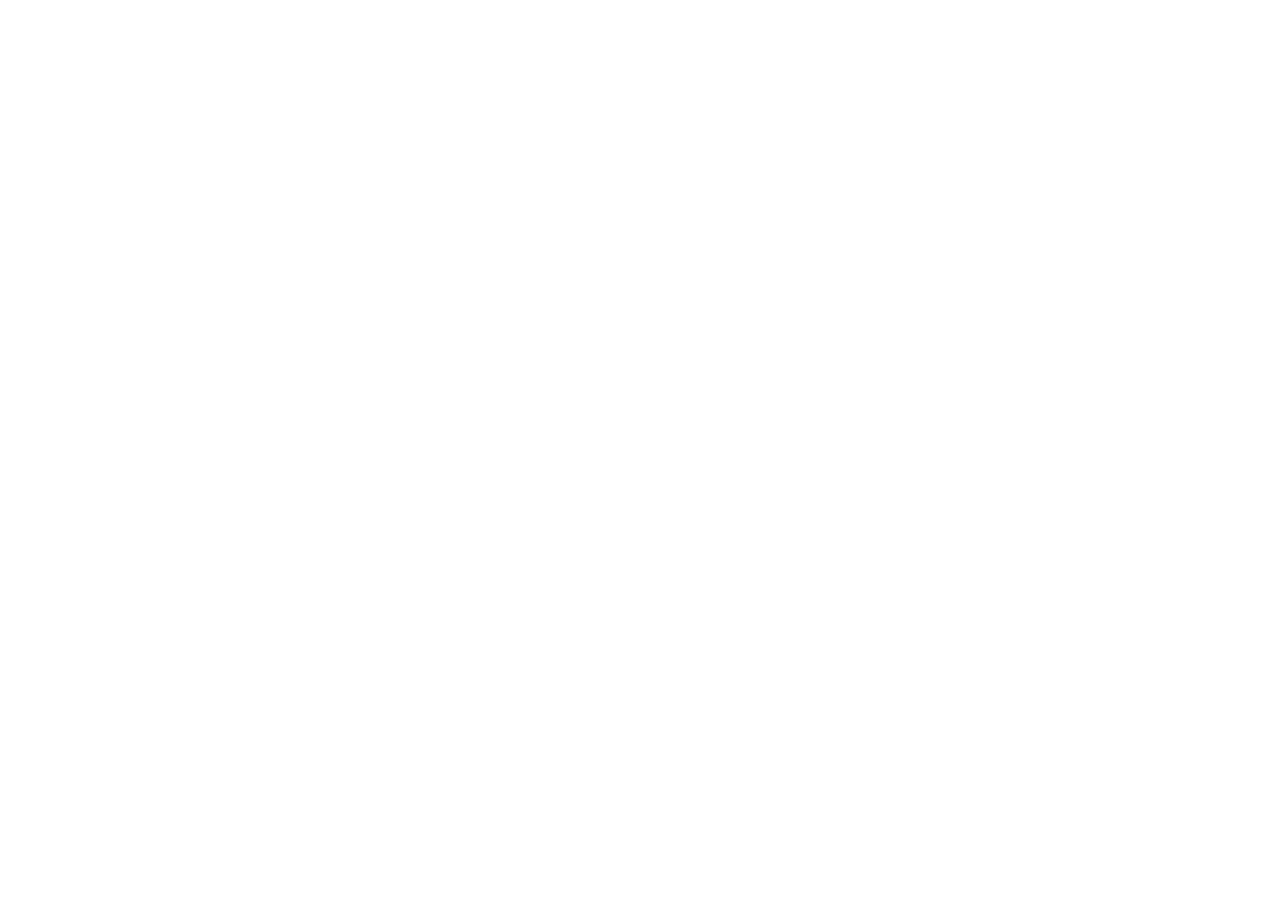
==== index.html @ 88781d8d "完成了登录和注册功能的开发" ====
<!DOCTYPE html>
<html lang="en">

<head>
    <meta charset="UTF-8">
    <meta name="viewport" content="width=device-width, initial-scale=1.0">
    <title>Document</title>
</head>

<body>

</body>

</html>
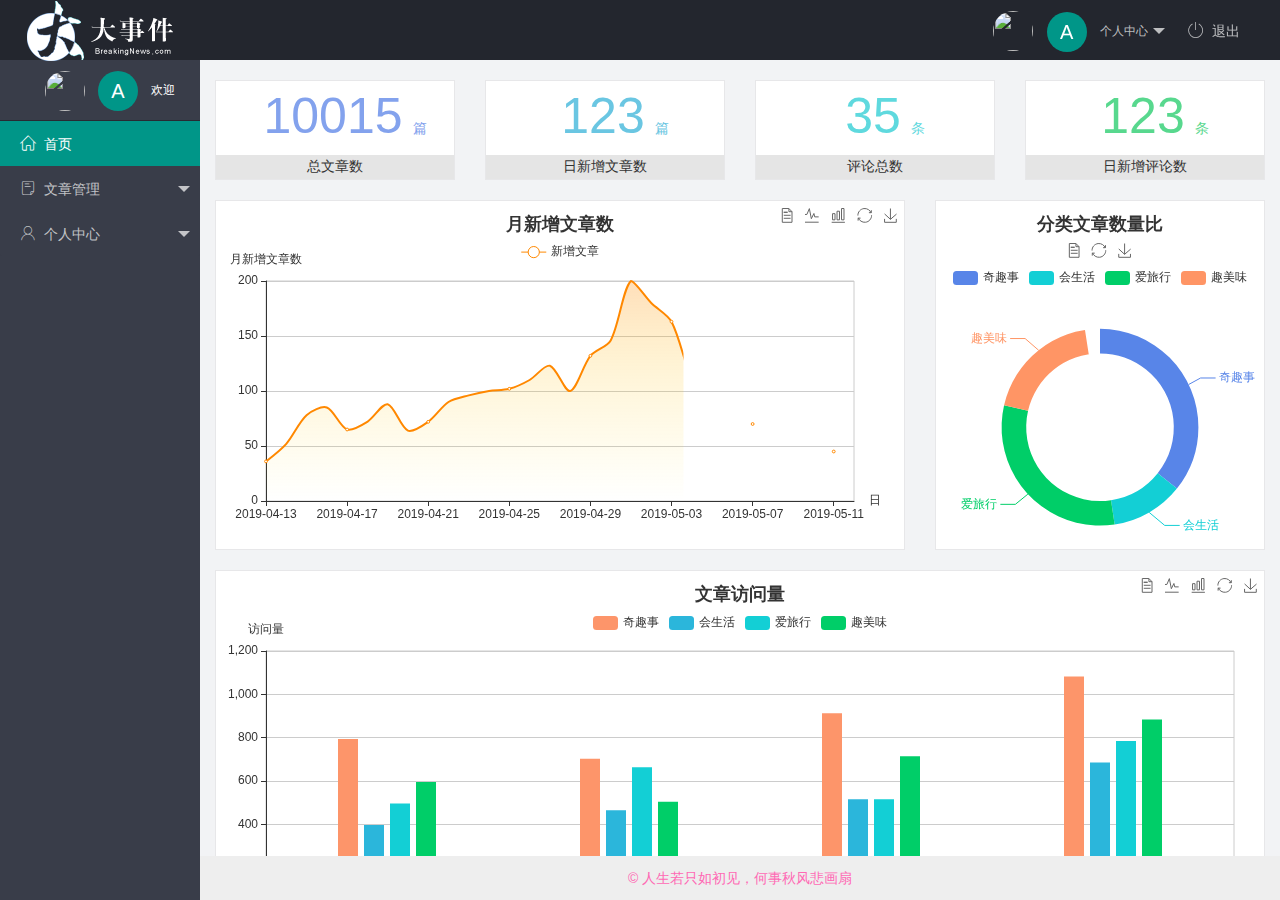
==== commit abf4d95d: "完成了主页功能的开发" ====
--- a/index.html
+++ b/index.html
@@ -4,11 +4,94 @@
 <head>
     <meta charset="UTF-8">
     <meta name="viewport" content="width=device-width, initial-scale=1.0">
-    <title>Document</title>
+    <title>后台主页</title>
+    <!-- 引入layUI的样式表 -->
+    <link rel="stylesheet" href="/assets/lib/layui/css/layui.css">
+    <!-- 导入第三方图标库 -->
+    <link rel="stylesheet" href="/assets/fonts/iconfont.css" />
+    <!-- 导入自己的样式表 -->
+    <link rel="stylesheet" href="/assets/css/index.css" />
 </head>
 
-<body>
+<body class="layui-layout-body">
+    <div class="layui-layout layui-layout-admin">
+        <div class="layui-header">
+            <div class="layui-logo">
+                <img src="/assets/images/logo.png" alt="" />
+            </div>
+            <!-- 头部区域（可配合layUI已有的水平导航） -->
+            <ul class="layui-nav layui-layout-right">
+                <li class="layui-nav-item">
+                    <a href="javascript:;" class="userinfo">
+                        <img src="http://t.cn/RCzsdCq" class="layui-nav-img">
+                        <span class="text-avatar">A</span> 个人中心
+                    </a>
+                    <dl class="layui-nav-child">
+                        <dd><a href="">基本资料</a></dd>
+                        <dd><a href="">更换头像</a></dd>
+                        <dd><a href="">重置密码</a></dd>
+                    </dl>
+                </li>
+                <li class="layui-nav-item">
+                    <a href="javsscript:;" id="btnLogout">
+                        <span class="iconfont icon-tuichu"></span>退出</a>
+                </li>
+            </ul>
+        </div>
+        <div class="layui-side layui-bg-black">
+            <div class="layui-side-scroll">
+                <div class="userinfo">
+                    <img src="http://t.cn/RCzsdCq" class="layui-nav-img">
+                    <span class="text-avatar">A</span>
+                    <span id="welcome">欢迎  </span>
+                </div>
+                <!-- 左侧导航区域（可配合layui已有的垂直导航） -->
+                <ul class="layui-nav layui-nav-tree" lay-filter="test" lay-shrink="all">
+                    <li class="layui-nav-item layui-this">
+                        <a href="/home/dashboard.html" target="fm">
+                            <span class="iconfont icon-home"></span>首页
+                        </a>
+                    </li>
+                    <li class="layui-nav-item">
+                        <a href="javascript:;"><span class="iconfont icon-16"></span>文章管理</a>
+                        <dl class="layui-nav-child">
+                            <dd><a href="javascript:;"><i class="layui-icon layui-icon-app"></i>  文章类别</a></dd>
+                            <dd><a href="javascript:;"><i class="layui-icon layui-icon-app"></i>  文章列表</a></dd>
+                            <dd><a href="javascript:;"><i class="layui-icon layui-icon-app"></i>  发布文章</a></dd>
+                        </dl>
+                    </li>
+                    <li class="layui-nav-item">
+                        <a href="javascript:;"><span class="iconfont icon-user"></span>个人中心</a>
+                        <dl class="layui-nav-child">
+                            <dd><a href="javascript:;"><i class="layui-icon layui-icon-app"></i>  基本资料</a></dd>
+                            <dd><a href="javascript:;"><i class="layui-icon layui-icon-app"></i>  更换头像</a></dd>
+                            <dd><a href="javascript:;"><i class="layui-icon layui-icon-app"></i>  重置密码</a></dd>
+                        </dl>
+                    </li>
+                </ul>
+            </div>
+        </div>
 
+        <div class="layui-body">
+            <!-- 内容主体区域 -->
+            <iframe name="fm" src="/home/dashboard.html" frameborder="0">
+
+            </iframe>
+        </div>
+
+        <div class="layui-footer">
+            <!-- 底部固定区域 -->
+            © 人生若只如初见，何事秋风悲画扇
+        </div>
+    </div>
+    <!-- 导入layUI的js文件 -->
+    <script src="/assets/lib/layui/layui.all.js"></script>
+    <!-- 导入jquery -->
+    <script src="/assets/lib/jquery.js"></script>
+    <!-- 导入自己封装的baseAPI -->
+    <script src="/assets/js/baseAPI.js"></script>
+    <!-- 导入自己的js文件 -->
+    <script src="/assets/js/index.js"></script>
 </body>
 
 </html>--- a/assets/lib/layui/css/layui.css
+++ b/assets/lib/layui/css/layui.css
@@ -0,0 +1,2 @@
+/** layui-v2.5.5 MIT License By https://www.layui.com */
+ .layui-inline,img{display:inline-block;vertical-align:middle}h1,h2,h3,h4,h5,h6{font-weight:400}.layui-edge,.layui-header,.layui-inline,.layui-main{position:relative}.layui-body,.layui-edge,.layui-elip{overflow:hidden}.layui-btn,.layui-edge,.layui-inline,img{vertical-align:middle}.layui-btn,.layui-disabled,.layui-icon,.layui-unselect{-moz-user-select:none;-webkit-user-select:none;-ms-user-select:none}.layui-elip,.layui-form-checkbox span,.layui-form-pane .layui-form-label{text-overflow:ellipsis;white-space:nowrap}.layui-breadcrumb,.layui-tree-btnGroup{visibility:hidden}blockquote,body,button,dd,div,dl,dt,form,h1,h2,h3,h4,h5,h6,input,li,ol,p,pre,td,textarea,th,ul{margin:0;padding:0;-webkit-tap-highlight-color:rgba(0,0,0,0)}a:active,a:hover{outline:0}img{border:none}li{list-style:none}table{border-collapse:collapse;border-spacing:0}h4,h5,h6{font-size:100%}button,input,optgroup,option,select,textarea{font-family:inherit;font-size:inherit;font-style:inherit;font-weight:inherit;outline:0}pre{white-space:pre-wrap;white-space:-moz-pre-wrap;white-space:-pre-wrap;white-space:-o-pre-wrap;word-wrap:break-word}body{line-height:24px;font:14px Helvetica Neue,Helvetica,PingFang SC,Tahoma,Arial,sans-serif}hr{height:1px;margin:10px 0;border:0;clear:both}a{color:#333;text-decoration:none}a:hover{color:#777}a cite{font-style:normal;*cursor:pointer}.layui-border-box,.layui-border-box *{box-sizing:border-box}.layui-box,.layui-box *{box-sizing:content-box}.layui-clear{clear:both;*zoom:1}.layui-clear:after{content:'\20';clear:both;*zoom:1;display:block;height:0}.layui-inline{*display:inline;*zoom:1}.layui-edge{display:inline-block;width:0;height:0;border-width:6px;border-style:dashed;border-color:transparent}.layui-edge-top{top:-4px;border-bottom-color:#999;border-bottom-style:solid}.layui-edge-right{border-left-color:#999;border-left-style:solid}.layui-edge-bottom{top:2px;border-top-color:#999;border-top-style:solid}.layui-edge-left{border-right-color:#999;border-right-style:solid}.layui-disabled,.layui-disabled:hover{color:#d2d2d2!important;cursor:not-allowed!important}.layui-circle{border-radius:100%}.layui-show{display:block!important}.layui-hide{display:none!important}@font-face{font-family:layui-icon;src:url(../font/iconfont.eot?v=250);src:url(../font/iconfont.eot?v=250#iefix) format('embedded-opentype'),url(../font/iconfont.woff2?v=250) format('woff2'),url(../font/iconfont.woff?v=250) format('woff'),url(../font/iconfont.ttf?v=250) format('truetype'),url(../font/iconfont.svg?v=250#layui-icon) format('svg')}.layui-icon{font-family:layui-icon!important;font-size:16px;font-style:normal;-webkit-font-smoothing:antialiased;-moz-osx-font-smoothing:grayscale}.layui-icon-reply-fill:before{content:"\e611"}.layui-icon-set-fill:before{content:"\e614"}.layui-icon-menu-fill:before{content:"\e60f"}.layui-icon-search:before{content:"\e615"}.layui-icon-share:before{content:"\e641"}.layui-icon-set-sm:before{content:"\e620"}.layui-icon-engine:before{content:"\e628"}.layui-icon-close:before{content:"\1006"}.layui-icon-close-fill:before{content:"\1007"}.layui-icon-chart-screen:before{content:"\e629"}.layui-icon-star:before{content:"\e600"}.layui-icon-circle-dot:before{content:"\e617"}.layui-icon-chat:before{content:"\e606"}.layui-icon-release:before{content:"\e609"}.layui-icon-list:before{content:"\e60a"}.layui-icon-chart:before{content:"\e62c"}.layui-icon-ok-circle:before{content:"\1005"}.layui-icon-layim-theme:before{content:"\e61b"}.layui-icon-table:before{content:"\e62d"}.layui-icon-right:before{content:"\e602"}.layui-icon-left:before{content:"\e603"}.layui-icon-cart-simple:before{content:"\e698"}.layui-icon-face-cry:before{content:"\e69c"}.layui-icon-face-smile:before{content:"\e6af"}.layui-icon-survey:before{content:"\e6b2"}.layui-icon-tree:before{content:"\e62e"}.layui-icon-upload-circle:before{content:"\e62f"}.layui-icon-add-circle:before{content:"\e61f"}.layui-icon-download-circle:before{content:"\e601"}.layui-icon-templeate-1:before{content:"\e630"}.layui-icon-util:before{content:"\e631"}.layui-icon-face-surprised:before{content:"\e664"}.layui-icon-edit:before{content:"\e642"}.layui-icon-speaker:before{content:"\e645"}.layui-icon-down:before{content:"\e61a"}.layui-icon-file:before{content:"\e621"}.layui-icon-layouts:before{content:"\e632"}.layui-icon-rate-half:before{content:"\e6c9"}.layui-icon-add-circle-fine:before{content:"\e608"}.layui-icon-prev-circle:before{content:"\e633"}.layui-icon-read:before{content:"\e705"}.layui-icon-404:before{content:"\e61c"}.layui-icon-carousel:before{content:"\e634"}.layui-icon-help:before{content:"\e607"}.layui-icon-code-circle:before{content:"\e635"}.layui-icon-water:before{content:"\e636"}.layui-icon-username:before{content:"\e66f"}.layui-icon-find-fill:before{content:"\e670"}.layui-icon-about:before{content:"\e60b"}.layui-icon-location:before{content:"\e715"}.layui-icon-up:before{content:"\e619"}.layui-icon-pause:before{content:"\e651"}.layui-icon-date:before{content:"\e637"}.layui-icon-layim-uploadfile:before{content:"\e61d"}.layui-icon-delete:before{content:"\e640"}.layui-icon-play:before{content:"\e652"}.layui-icon-top:before{content:"\e604"}.layui-icon-friends:before{content:"\e612"}.layui-icon-refresh-3:before{content:"\e9aa"}.layui-icon-ok:before{content:"\e605"}.layui-icon-layer:before{content:"\e638"}.layui-icon-face-smile-fine:before{content:"\e60c"}.layui-icon-dollar:before{content:"\e659"}.layui-icon-group:before{content:"\e613"}.layui-icon-layim-download:before{content:"\e61e"}.layui-icon-picture-fine:before{content:"\e60d"}.layui-icon-link:before{content:"\e64c"}.layui-icon-diamond:before{content:"\e735"}.layui-icon-log:before{content:"\e60e"}.layui-icon-rate-solid:before{content:"\e67a"}.layui-icon-fonts-del:before{content:"\e64f"}.layui-icon-unlink:before{content:"\e64d"}.layui-icon-fonts-clear:before{content:"\e639"}.layui-icon-triangle-r:before{content:"\e623"}.layui-icon-circle:before{content:"\e63f"}.layui-icon-radio:before{content:"\e643"}.layui-icon-align-center:before{content:"\e647"}.layui-icon-align-right:before{content:"\e648"}.layui-icon-align-left:before{content:"\e649"}.layui-icon-loading-1:before{content:"\e63e"}.layui-icon-return:before{content:"\e65c"}.layui-icon-fonts-strong:before{content:"\e62b"}.layui-icon-upload:before{content:"\e67c"}.layui-icon-dialogue:before{content:"\e63a"}.layui-icon-video:before{content:"\e6ed"}.layui-icon-headset:before{content:"\e6fc"}.layui-icon-cellphone-fine:before{content:"\e63b"}.layui-icon-add-1:before{content:"\e654"}.layui-icon-face-smile-b:before{content:"\e650"}.layui-icon-fonts-html:before{content:"\e64b"}.layui-icon-form:before{content:"\e63c"}.layui-icon-cart:before{content:"\e657"}.layui-icon-camera-fill:before{content:"\e65d"}.layui-icon-tabs:before{content:"\e62a"}.layui-icon-fonts-code:before{content:"\e64e"}.layui-icon-fire:before{content:"\e756"}.layui-icon-set:before{content:"\e716"}.layui-icon-fonts-u:before{content:"\e646"}.layui-icon-triangle-d:before{content:"\e625"}.layui-icon-tips:before{content:"\e702"}.layui-icon-picture:before{content:"\e64a"}.layui-icon-more-vertical:before{content:"\e671"}.layui-icon-flag:before{content:"\e66c"}.layui-icon-loading:before{content:"\e63d"}.layui-icon-fonts-i:before{content:"\e644"}.layui-icon-refresh-1:before{content:"\e666"}.layui-icon-rmb:before{content:"\e65e"}.layui-icon-home:before{content:"\e68e"}.layui-icon-user:before{content:"\e770"}.layui-icon-notice:before{content:"\e667"}.layui-icon-login-weibo:before{content:"\e675"}.layui-icon-voice:before{content:"\e688"}.layui-icon-upload-drag:before{content:"\e681"}.layui-icon-login-qq:before{content:"\e676"}.layui-icon-snowflake:before{content:"\e6b1"}.layui-icon-file-b:before{content:"\e655"}.layui-icon-template:before{content:"\e663"}.layui-icon-auz:before{content:"\e672"}.layui-icon-console:before{content:"\e665"}.layui-icon-app:before{content:"\e653"}.layui-icon-prev:before{content:"\e65a"}.layui-icon-website:before{content:"\e7ae"}.layui-icon-next:before{content:"\e65b"}.layui-icon-component:before{content:"\e857"}.layui-icon-more:before{content:"\e65f"}.layui-icon-login-wechat:before{content:"\e677"}.layui-icon-shrink-right:before{content:"\e668"}.layui-icon-spread-left:before{content:"\e66b"}.layui-icon-camera:before{content:"\e660"}.layui-icon-note:before{content:"\e66e"}.layui-icon-refresh:before{content:"\e669"}.layui-icon-female:before{content:"\e661"}.layui-icon-male:before{content:"\e662"}.layui-icon-password:before{content:"\e673"}.layui-icon-senior:before{content:"\e674"}.layui-icon-theme:before{content:"\e66a"}.layui-icon-tread:before{content:"\e6c5"}.layui-icon-praise:before{content:"\e6c6"}.layui-icon-star-fill:before{content:"\e658"}.layui-icon-rate:before{content:"\e67b"}.layui-icon-template-1:before{content:"\e656"}.layui-icon-vercode:before{content:"\e679"}.layui-icon-cellphone:before{content:"\e678"}.layui-icon-screen-full:before{content:"\e622"}.layui-icon-screen-restore:before{content:"\e758"}.layui-icon-cols:before{content:"\e610"}.layui-icon-export:before{content:"\e67d"}.layui-icon-print:before{content:"\e66d"}.layui-icon-slider:before{content:"\e714"}.layui-icon-addition:before{content:"\e624"}.layui-icon-subtraction:before{content:"\e67e"}.layui-icon-service:before{content:"\e626"}.layui-icon-transfer:before{content:"\e691"}.layui-main{width:1140px;margin:0 auto}.layui-header{z-index:1000;height:60px}.layui-header a:hover{transition:all .5s;-webkit-transition:all .5s}.layui-side{position:fixed;left:0;top:0;bottom:0;z-index:999;width:200px;overflow-x:hidden}.layui-side-scroll{position:relative;width:220px;height:100%;overflow-x:hidden}.layui-body{position:absolute;left:200px;right:0;top:0;bottom:0;z-index:998;width:auto;overflow-y:auto;box-sizing:border-box}.layui-layout-body{overflow:hidden}.layui-layout-admin .layui-header{background-color:#23262E}.layui-layout-admin .layui-side{top:60px;width:200px;overflow-x:hidden}.layui-layout-admin .layui-body{position:fixed;top:60px;bottom:44px}.layui-layout-admin .layui-main{width:auto;margin:0 15px}.layui-layout-admin .layui-footer{position:fixed;left:200px;right:0;bottom:0;height:44px;line-height:44px;padding:0 15px;background-color:#eee}.layui-layout-admin .layui-logo{position:absolute;left:0;top:0;width:200px;height:100%;line-height:60px;text-align:center;color:#009688;font-size:16px}.layui-layout-admin .layui-header .layui-nav{background:0 0}.layui-layout-left{position:absolute!important;left:200px;top:0}.layui-layout-right{position:absolute!important;right:0;top:0}.layui-container{position:relative;margin:0 auto;padding:0 15px;box-sizing:border-box}.layui-fluid{position:relative;margin:0 auto;padding:0 15px}.layui-row:after,.layui-row:before{content:'';display:block;clear:both}.layui-col-lg1,.layui-col-lg10,.layui-col-lg11,.layui-col-lg12,.layui-col-lg2,.layui-col-lg3,.layui-col-lg4,.layui-col-lg5,.layui-col-lg6,.layui-col-lg7,.layui-col-lg8,.layui-col-lg9,.layui-col-md1,.layui-col-md10,.layui-col-md11,.layui-col-md12,.layui-col-md2,.layui-col-md3,.layui-col-md4,.layui-col-md5,.layui-col-md6,.layui-col-md7,.layui-col-md8,.layui-col-md9,.layui-col-sm1,.layui-col-sm10,.layui-col-sm11,.layui-col-sm12,.layui-col-sm2,.layui-col-sm3,.layui-col-sm4,.layui-col-sm5,.layui-col-sm6,.layui-col-sm7,.layui-col-sm8,.layui-col-sm9,.layui-col-xs1,.layui-col-xs10,.layui-col-xs11,.layui-col-xs12,.layui-col-xs2,.layui-col-xs3,.layui-col-xs4,.layui-col-xs5,.layui-col-xs6,.layui-col-xs7,.layui-col-xs8,.layui-col-xs9{position:relative;display:block;box-sizing:border-box}.layui-col-xs1,.layui-col-xs10,.layui-col-xs11,.layui-col-xs12,.layui-col-xs2,.layui-col-xs3,.layui-col-xs4,.layui-col-xs5,.layui-col-xs6,.layui-col-xs7,.layui-col-xs8,.layui-col-xs9{float:left}.layui-col-xs1{width:8.33333333%}.layui-col-xs2{width:16.66666667%}.layui-col-xs3{width:25%}.layui-col-xs4{width:33.33333333%}.layui-col-xs5{width:41.66666667%}.layui-col-xs6{width:50%}.layui-col-xs7{width:58.33333333%}.layui-col-xs8{width:66.66666667%}.layui-col-xs9{width:75%}.layui-col-xs10{width:83.33333333%}.layui-col-xs11{width:91.66666667%}.layui-col-xs12{width:100%}.layui-col-xs-offset1{margin-left:8.33333333%}.layui-col-xs-offset2{margin-left:16.66666667%}.layui-col-xs-offset3{margin-left:25%}.layui-col-xs-offset4{margin-left:33.33333333%}.layui-col-xs-offset5{margin-left:41.66666667%}.layui-col-xs-offset6{margin-left:50%}.layui-col-xs-offset7{margin-left:58.33333333%}.layui-col-xs-offset8{margin-left:66.66666667%}.layui-col-xs-offset9{margin-left:75%}.layui-col-xs-offset10{margin-left:83.33333333%}.layui-col-xs-offset11{margin-left:91.66666667%}.layui-col-xs-offset12{margin-left:100%}@media screen and (max-width:768px){.layui-hide-xs{display:none!important}.layui-show-xs-block{display:block!important}.layui-show-xs-inline{display:inline!important}.layui-show-xs-inline-block{display:inline-block!important}}@media screen and (min-width:768px){.layui-container{width:750px}.layui-hide-sm{display:none!important}.layui-show-sm-block{display:block!important}.layui-show-sm-inline{display:inline!important}.layui-show-sm-inline-block{display:inline-block!important}.layui-col-sm1,.layui-col-sm10,.layui-col-sm11,.layui-col-sm12,.layui-col-sm2,.layui-col-sm3,.layui-col-sm4,.layui-col-sm5,.layui-col-sm6,.layui-col-sm7,.layui-col-sm8,.layui-col-sm9{float:left}.layui-col-sm1{width:8.33333333%}.layui-col-sm2{width:16.66666667%}.layui-col-sm3{width:25%}.layui-col-sm4{width:33.33333333%}.layui-col-sm5{width:41.66666667%}.layui-col-sm6{width:50%}.layui-col-sm7{width:58.33333333%}.layui-col-sm8{width:66.66666667%}.layui-col-sm9{width:75%}.layui-col-sm10{width:83.33333333%}.layui-col-sm11{width:91.66666667%}.layui-col-sm12{width:100%}.layui-col-sm-offset1{margin-left:8.33333333%}.layui-col-sm-offset2{margin-left:16.66666667%}.layui-col-sm-offset3{margin-left:25%}.layui-col-sm-offset4{margin-left:33.33333333%}.layui-col-sm-offset5{margin-left:41.66666667%}.layui-col-sm-offset6{margin-left:50%}.layui-col-sm-offset7{margin-left:58.33333333%}.layui-col-sm-offset8{margin-left:66.66666667%}.layui-col-sm-offset9{margin-left:75%}.layui-col-sm-offset10{margin-left:83.33333333%}.layui-col-sm-offset11{margin-left:91.66666667%}.layui-col-sm-offset12{margin-left:100%}}@media screen and (min-width:992px){.layui-container{width:970px}.layui-hide-md{display:none!important}.layui-show-md-block{display:block!important}.layui-show-md-inline{display:inline!important}.layui-show-md-inline-block{display:inline-block!important}.layui-col-md1,.layui-col-md10,.layui-col-md11,.layui-col-md12,.layui-col-md2,.layui-col-md3,.layui-col-md4,.layui-col-md5,.layui-col-md6,.layui-col-md7,.layui-col-md8,.layui-col-md9{float:left}.layui-col-md1{width:8.33333333%}.layui-col-md2{width:16.66666667%}.layui-col-md3{width:25%}.layui-col-md4{width:33.33333333%}.layui-col-md5{width:41.66666667%}.layui-col-md6{width:50%}.layui-col-md7{width:58.33333333%}.layui-col-md8{width:66.66666667%}.layui-col-md9{width:75%}.layui-col-md10{width:83.33333333%}.layui-col-md11{width:91.66666667%}.layui-col-md12{width:100%}.layui-col-md-offset1{margin-left:8.33333333%}.layui-col-md-offset2{margin-left:16.66666667%}.layui-col-md-offset3{margin-left:25%}.layui-col-md-offset4{margin-left:33.33333333%}.layui-col-md-offset5{margin-left:41.66666667%}.layui-col-md-offset6{margin-left:50%}.layui-col-md-offset7{margin-left:58.33333333%}.layui-col-md-offset8{margin-left:66.66666667%}.layui-col-md-offset9{margin-left:75%}.layui-col-md-offset10{margin-left:83.33333333%}.layui-col-md-offset11{margin-left:91.66666667%}.layui-col-md-offset12{margin-left:100%}}@media screen and (min-width:1200px){.layui-container{width:1170px}.layui-hide-lg{display:none!important}.layui-show-lg-block{display:block!important}.layui-show-lg-inline{display:inline!important}.layui-show-lg-inline-block{display:inline-block!important}.layui-col-lg1,.layui-col-lg10,.layui-col-lg11,.layui-col-lg12,.layui-col-lg2,.layui-col-lg3,.layui-col-lg4,.layui-col-lg5,.layui-col-lg6,.layui-col-lg7,.layui-col-lg8,.layui-col-lg9{float:left}.layui-col-lg1{width:8.33333333%}.layui-col-lg2{width:16.66666667%}.layui-col-lg3{width:25%}.layui-col-lg4{width:33.33333333%}.layui-col-lg5{width:41.66666667%}.layui-col-lg6{width:50%}.layui-col-lg7{width:58.33333333%}.layui-col-lg8{width:66.66666667%}.layui-col-lg9{width:75%}.layui-col-lg10{width:83.33333333%}.layui-col-lg11{width:91.66666667%}.layui-col-lg12{width:100%}.layui-col-lg-offset1{margin-left:8.33333333%}.layui-col-lg-offset2{margin-left:16.66666667%}.layui-col-lg-offset3{margin-left:25%}.layui-col-lg-offset4{margin-left:33.33333333%}.layui-col-lg-offset5{margin-left:41.66666667%}.layui-col-lg-offset6{margin-left:50%}.layui-col-lg-offset7{margin-left:58.33333333%}.layui-col-lg-offset8{margin-left:66.66666667%}.layui-col-lg-offset9{margin-left:75%}.layui-col-lg-offset10{margin-left:83.33333333%}.layui-col-lg-offset11{margin-left:91.66666667%}.layui-col-lg-offset12{margin-left:100%}}.layui-col-space1{margin:-.5px}.layui-col-space1>*{padding:.5px}.layui-col-space3{margin:-1.5px}.layui-col-space3>*{padding:1.5px}.layui-col-space5{margin:-2.5px}.layui-col-space5>*{padding:2.5px}.layui-col-space8{margin:-3.5px}.layui-col-space8>*{padding:3.5px}.layui-col-space10{margin:-5px}.layui-col-space10>*{padding:5px}.layui-col-space12{margin:-6px}.layui-col-space12>*{padding:6px}.layui-col-space15{margin:-7.5px}.layui-col-space15>*{padding:7.5px}.layui-col-space18{margin:-9px}.layui-col-space18>*{padding:9px}.layui-col-space20{margin:-10px}.layui-col-space20>*{padding:10px}.layui-col-space22{margin:-11px}.layui-col-space22>*{padding:11px}.layui-col-space25{margin:-12.5px}.layui-col-space25>*{padding:12.5px}.layui-col-space30{margin:-15px}.layui-col-space30>*{padding:15px}.layui-btn,.layui-input,.layui-select,.layui-textarea,.layui-upload-button{outline:0;-webkit-appearance:none;transition:all .3s;-webkit-transition:all .3s;box-sizing:border-box}.layui-elem-quote{margin-bottom:10px;padding:15px;line-height:22px;border-left:5px solid #009688;border-radius:0 2px 2px 0;background-color:#f2f2f2}.layui-quote-nm{border-style:solid;border-width:1px 1px 1px 5px;background:0 0}.layui-elem-field{margin-bottom:10px;padding:0;border-width:1px;border-style:solid}.layui-elem-field legend{margin-left:20px;padding:0 10px;font-size:20px;font-weight:300}.layui-field-title{margin:10px 0 20px;border-width:1px 0 0}.layui-field-box{padding:10px 15px}.layui-field-title .layui-field-box{padding:10px 0}.layui-progress{position:relative;height:6px;border-radius:20px;background-color:#e2e2e2}.layui-progress-bar{position:absolute;left:0;top:0;width:0;max-width:100%;height:6px;border-radius:20px;text-align:right;background-color:#5FB878;transition:all .3s;-webkit-transition:all .3s}.layui-progress-big,.layui-progress-big .layui-progress-bar{height:18px;line-height:18px}.layui-progress-text{position:relative;top:-20px;line-height:18px;font-size:12px;color:#666}.layui-progress-big .layui-progress-text{position:static;padding:0 10px;color:#fff}.layui-collapse{border-width:1px;border-style:solid;border-radius:2px}.layui-colla-content,.layui-colla-item{border-top-width:1px;border-top-style:solid}.layui-colla-item:first-child{border-top:none}.layui-colla-title{position:relative;height:42px;line-height:42px;padding:0 15px 0 35px;color:#333;background-color:#f2f2f2;cursor:pointer;font-size:14px;overflow:hidden}.layui-colla-content{display:none;padding:10px 15px;line-height:22px;color:#666}.layui-colla-icon{position:absolute;left:15px;top:0;font-size:14px}.layui-card{margin-bottom:15px;border-radius:2px;background-color:#fff;box-shadow:0 1px 2px 0 rgba(0,0,0,.05)}.layui-card:last-child{margin-bottom:0}.layui-card-header{position:relative;height:42px;line-height:42px;padding:0 15px;border-bottom:1px solid #f6f6f6;color:#333;border-radius:2px 2px 0 0;font-size:14px}.layui-bg-black,.layui-bg-blue,.layui-bg-cyan,.layui-bg-green,.layui-bg-orange,.layui-bg-red{color:#fff!important}.layui-card-body{position:relative;padding:10px 15px;line-height:24px}.layui-card-body[pad15]{padding:15px}.layui-card-body[pad20]{padding:20px}.layui-card-body .layui-table{margin:5px 0}.layui-card .layui-tab{margin:0}.layui-panel-window{position:relative;padding:15px;border-radius:0;border-top:5px solid #E6E6E6;background-color:#fff}.layui-auxiliar-moving{position:fixed;left:0;right:0;top:0;bottom:0;width:100%;height:100%;background:0 0;z-index:9999999999}.layui-form-label,.layui-form-mid,.layui-form-select,.layui-input-block,.layui-input-inline,.layui-textarea{position:relative}.layui-bg-red{background-color:#FF5722!important}.layui-bg-orange{background-color:#FFB800!important}.layui-bg-green{background-color:#009688!important}.layui-bg-cyan{background-color:#2F4056!important}.layui-bg-blue{background-color:#1E9FFF!important}.layui-bg-black{background-color:#393D49!important}.layui-bg-gray{background-color:#eee!important;color:#666!important}.layui-badge-rim,.layui-colla-content,.layui-colla-item,.layui-collapse,.layui-elem-field,.layui-form-pane .layui-form-item[pane],.layui-form-pane .layui-form-label,.layui-input,.layui-layedit,.layui-layedit-tool,.layui-quote-nm,.layui-select,.layui-tab-bar,.layui-tab-card,.layui-tab-title,.layui-tab-title .layui-this:after,.layui-textarea{border-color:#e6e6e6}.layui-timeline-item:before,hr{background-color:#e6e6e6}.layui-text{line-height:22px;font-size:14px;color:#666}.layui-text h1,.layui-text h2,.layui-text h3{font-weight:500;color:#333}.layui-text h1{font-size:30px}.layui-text h2{font-size:24px}.layui-text h3{font-size:18px}.layui-text a:not(.layui-btn){color:#01AAED}.layui-text a:not(.layui-btn):hover{text-decoration:underline}.layui-text ul{padding:5px 0 5px 15px}.layui-text ul li{margin-top:5px;list-style-type:disc}.layui-text em,.layui-word-aux{color:#999!important;padding:0 5px!important}.layui-btn{display:inline-block;height:38px;line-height:38px;padding:0 18px;background-color:#009688;color:#fff;white-space:nowrap;text-align:center;font-size:14px;border:none;border-radius:2px;cursor:pointer}.layui-btn:hover{opacity:.8;filter:alpha(opacity=80);color:#fff}.layui-btn:active{opacity:1;filter:alpha(opacity=100)}.layui-btn+.layui-btn{margin-left:10px}.layui-btn-container{font-size:0}.layui-btn-container .layui-btn{margin-right:10px;margin-bottom:10px}.layui-btn-container .layui-btn+.layui-btn{margin-left:0}.layui-table .layui-btn-container .layui-btn{margin-bottom:9px}.layui-btn-radius{border-radius:100px}.layui-btn .layui-icon{margin-right:3px;font-size:18px;vertical-align:bottom;vertical-align:middle\9}.layui-btn-primary{border:1px solid #C9C9C9;background-color:#fff;color:#555}.layui-btn-primary:hover{border-color:#009688;color:#333}.layui-btn-normal{background-color:#1E9FFF}.layui-btn-warm{background-color:#FFB800}.layui-btn-danger{background-color:#FF5722}.layui-btn-checked{background-color:#5FB878}.layui-btn-disabled,.layui-btn-disabled:active,.layui-btn-disabled:hover{border:1px solid #e6e6e6;background-color:#FBFBFB;color:#C9C9C9;cursor:not-allowed;opacity:1}.layui-btn-lg{height:44px;line-height:44px;padding:0 25px;font-size:16px}.layui-btn-sm{height:30px;line-height:30px;padding:0 10px;font-size:12px}.layui-btn-sm i{font-size:16px!important}.layui-btn-xs{height:22px;line-height:22px;padding:0 5px;font-size:12px}.layui-btn-xs i{font-size:14px!important}.layui-btn-group{display:inline-block;vertical-align:middle;font-size:0}.layui-btn-group .layui-btn{margin-left:0!important;margin-right:0!important;border-left:1px solid rgba(255,255,255,.5);border-radius:0}.layui-btn-group .layui-btn-primary{border-left:none}.layui-btn-group .layui-btn-primary:hover{border-color:#C9C9C9;color:#009688}.layui-btn-group .layui-btn:first-child{border-left:none;border-radius:2px 0 0 2px}.layui-btn-group .layui-btn-primary:first-child{border-left:1px solid #c9c9c9}.layui-btn-group .layui-btn:last-child{border-radius:0 2px 2px 0}.layui-btn-group .layui-btn+.layui-btn{margin-left:0}.layui-btn-group+.layui-btn-group{margin-left:10px}.layui-btn-fluid{width:100%}.layui-input,.layui-select,.layui-textarea{height:38px;line-height:1.3;line-height:38px\9;border-width:1px;border-style:solid;background-color:#fff;border-radius:2px}.layui-input::-webkit-input-placeholder,.layui-select::-webkit-input-placeholder,.layui-textarea::-webkit-input-placeholder{line-height:1.3}.layui-input,.layui-textarea{display:block;width:100%;padding-left:10px}.layui-input:hover,.layui-textarea:hover{border-color:#D2D2D2!important}.layui-input:focus,.layui-textarea:focus{border-color:#C9C9C9!important}.layui-textarea{min-height:100px;height:auto;line-height:20px;padding:6px 10px;resize:vertical}.layui-select{padding:0 10px}.layui-form input[type=checkbox],.layui-form input[type=radio],.layui-form select{display:none}.layui-form [lay-ignore]{display:initial}.layui-form-item{margin-bottom:15px;clear:both;*zoom:1}.layui-form-item:after{content:'\20';clear:both;*zoom:1;display:block;height:0}.layui-form-label{float:left;display:block;padding:9px 15px;width:80px;font-weight:400;line-height:20px;text-align:right}.layui-form-label-col{display:block;float:none;padding:9px 0;line-height:20px;text-align:left}.layui-form-item .layui-inline{margin-bottom:5px;margin-right:10px}.layui-input-block{margin-left:110px;min-height:36px}.layui-input-inline{display:inline-block;vertical-align:middle}.layui-form-item .layui-input-inline{float:left;width:190px;margin-right:10px}.layui-form-text .layui-input-inline{width:auto}.layui-form-mid{float:left;display:block;padding:9px 0!important;line-height:20px;margin-right:10px}.layui-form-danger+.layui-form-select .layui-input,.layui-form-danger:focus{border-color:#FF5722!important}.layui-form-select .layui-input{padding-right:30px;cursor:pointer}.layui-form-select .layui-edge{position:absolute;right:10px;top:50%;margin-top:-3px;cursor:pointer;border-width:6px;border-top-color:#c2c2c2;border-top-style:solid;transition:all .3s;-webkit-transition:all .3s}.layui-form-select dl{display:none;position:absolute;left:0;top:42px;padding:5px 0;z-index:899;min-width:100%;border:1px solid #d2d2d2;max-height:300px;overflow-y:auto;background-color:#fff;border-radius:2px;box-shadow:0 2px 4px rgba(0,0,0,.12);box-sizing:border-box}.layui-form-select dl dd,.layui-form-select dl dt{padding:0 10px;line-height:36px;white-space:nowrap;overflow:hidden;text-overflow:ellipsis}.layui-form-select dl dt{font-size:12px;color:#999}.layui-form-select dl dd{cursor:pointer}.layui-form-select dl dd:hover{background-color:#f2f2f2;-webkit-transition:.5s all;transition:.5s all}.layui-form-select .layui-select-group dd{padding-left:20px}.layui-form-select dl dd.layui-select-tips{padding-left:10px!important;color:#999}.layui-form-select dl dd.layui-this{background-color:#5FB878;color:#fff}.layui-form-checkbox,.layui-form-select dl dd.layui-disabled{background-color:#fff}.layui-form-selected dl{display:block}.layui-form-checkbox,.layui-form-checkbox *,.layui-form-switch{display:inline-block;vertical-align:middle}.layui-form-selected .layui-edge{margin-top:-9px;-webkit-transform:rotate(180deg);transform:rotate(180deg);margin-top:-3px\9}:root .layui-form-selected .layui-edge{margin-top:-9px\0/IE9}.layui-form-selectup dl{top:auto;bottom:42px}.layui-select-none{margin:5px 0;text-align:center;color:#999}.layui-select-disabled .layui-disabled{border-color:#eee!important}.layui-select-disabled .layui-edge{border-top-color:#d2d2d2}.layui-form-checkbox{position:relative;height:30px;line-height:30px;margin-right:10px;padding-right:30px;cursor:pointer;font-size:0;-webkit-transition:.1s linear;transition:.1s linear;box-sizing:border-box}.layui-form-checkbox span{padding:0 10px;height:100%;font-size:14px;border-radius:2px 0 0 2px;background-color:#d2d2d2;color:#fff;overflow:hidden}.layui-form-checkbox:hover span{background-color:#c2c2c2}.layui-form-checkbox i{position:absolute;right:0;top:0;width:30px;height:28px;border:1px solid #d2d2d2;border-left:none;border-radius:0 2px 2px 0;color:#fff;font-size:20px;text-align:center}.layui-form-checkbox:hover i{border-color:#c2c2c2;color:#c2c2c2}.layui-form-checked,.layui-form-checked:hover{border-color:#5FB878}.layui-form-checked span,.layui-form-checked:hover span{background-color:#5FB878}.layui-form-checked i,.layui-form-checked:hover i{color:#5FB878}.layui-form-item .layui-form-checkbox{margin-top:4px}.layui-form-checkbox[lay-skin=primary]{height:auto!important;line-height:normal!important;min-width:18px;min-height:18px;border:none!important;margin-right:0;padding-left:28px;padding-right:0;background:0 0}.layui-form-checkbox[lay-skin=primary] span{padding-left:0;padding-right:15px;line-height:18px;background:0 0;color:#666}.layui-form-checkbox[lay-skin=primary] i{right:auto;left:0;width:16px;height:16px;line-height:16px;border:1px solid #d2d2d2;font-size:12px;border-radius:2px;background-color:#fff;-webkit-transition:.1s linear;transition:.1s linear}.layui-form-checkbox[lay-skin=primary]:hover i{border-color:#5FB878;color:#fff}.layui-form-checked[lay-skin=primary] i{border-color:#5FB878!important;background-color:#5FB878;color:#fff}.layui-checkbox-disbaled[lay-skin=primary] span{background:0 0!important;color:#c2c2c2}.layui-checkbox-disbaled[lay-skin=primary]:hover i{border-color:#d2d2d2}.layui-form-item .layui-form-checkbox[lay-skin=primary]{margin-top:10px}.layui-form-switch{position:relative;height:22px;line-height:22px;min-width:35px;padding:0 5px;margin-top:8px;border:1px solid #d2d2d2;border-radius:20px;cursor:pointer;background-color:#fff;-webkit-transition:.1s linear;transition:.1s linear}.layui-form-switch i{position:absolute;left:5px;top:3px;width:16px;height:16px;border-radius:20px;background-color:#d2d2d2;-webkit-transition:.1s linear;transition:.1s linear}.layui-form-switch em{position:relative;top:0;width:25px;margin-left:21px;padding:0!important;text-align:center!important;color:#999!important;font-style:normal!important;font-size:12px}.layui-form-onswitch{border-color:#5FB878;background-color:#5FB878}.layui-checkbox-disbaled,.layui-checkbox-disbaled i{border-color:#e2e2e2!important}.layui-form-onswitch i{left:100%;margin-left:-21px;background-color:#fff}.layui-form-onswitch em{margin-left:5px;margin-right:21px;color:#fff!important}.layui-checkbox-disbaled span{background-color:#e2e2e2!important}.layui-checkbox-disbaled:hover i{color:#fff!important}[lay-radio]{display:none}.layui-form-radio,.layui-form-radio *{display:inline-block;vertical-align:middle}.layui-form-radio{line-height:28px;margin:6px 10px 0 0;padding-right:10px;cursor:pointer;font-size:0}.layui-form-radio *{font-size:14px}.layui-form-radio>i{margin-right:8px;font-size:22px;color:#c2c2c2}.layui-form-radio>i:hover,.layui-form-radioed>i{color:#5FB878}.layui-radio-disbaled>i{color:#e2e2e2!important}.layui-form-pane .layui-form-label{width:110px;padding:8px 15px;height:38px;line-height:20px;border-width:1px;border-style:solid;border-radius:2px 0 0 2px;text-align:center;background-color:#FBFBFB;overflow:hidden;box-sizing:border-box}.layui-form-pane .layui-input-inline{margin-left:-1px}.layui-form-pane .layui-input-block{margin-left:110px;left:-1px}.layui-form-pane .layui-input{border-radius:0 2px 2px 0}.layui-form-pane .layui-form-text .layui-form-label{float:none;width:100%;border-radius:2px;box-sizing:border-box;text-align:left}.layui-form-pane .layui-form-text .layui-input-inline{display:block;margin:0;top:-1px;clear:both}.layui-form-pane .layui-form-text .layui-input-block{margin:0;left:0;top:-1px}.layui-form-pane .layui-form-text .layui-textarea{min-height:100px;border-radius:0 0 2px 2px}.layui-form-pane .layui-form-checkbox{margin:4px 0 4px 10px}.layui-form-pane .layui-form-radio,.layui-form-pane .layui-form-switch{margin-top:6px;margin-left:10px}.layui-form-pane .layui-form-item[pane]{position:relative;border-width:1px;border-style:solid}.layui-form-pane .layui-form-item[pane] .layui-form-label{position:absolute;left:0;top:0;height:100%;border-width:0 1px 0 0}.layui-form-pane .layui-form-item[pane] .layui-input-inline{margin-left:110px}@media screen and (max-width:450px){.layui-form-item .layui-form-label{text-overflow:ellipsis;overflow:hidden;white-space:nowrap}.layui-form-item .layui-inline{display:block;margin-right:0;margin-bottom:20px;clear:both}.layui-form-item .layui-inline:after{content:'\20';clear:both;display:block;height:0}.layui-form-item .layui-input-inline{display:block;float:none;left:-3px;width:auto;margin:0 0 10px 112px}.layui-form-item .layui-input-inline+.layui-form-mid{margin-left:110px;top:-5px;padding:0}.layui-form-item .layui-form-checkbox{margin-right:5px;margin-bottom:5px}}.layui-layedit{border-width:1px;border-style:solid;border-radius:2px}.layui-layedit-tool{padding:3px 5px;border-bottom-width:1px;border-bottom-style:solid;font-size:0}.layedit-tool-fixed{position:fixed;top:0;border-top:1px solid #e2e2e2}.layui-layedit-tool .layedit-tool-mid,.layui-layedit-tool .layui-icon{display:inline-block;vertical-align:middle;text-align:center;font-size:14px}.layui-layedit-tool .layui-icon{position:relative;width:32px;height:30px;line-height:30px;margin:3px 5px;color:#777;cursor:pointer;border-radius:2px}.layui-layedit-tool .layui-icon:hover{color:#393D49}.layui-layedit-tool .layui-icon:active{color:#000}.layui-layedit-tool .layedit-tool-active{background-color:#e2e2e2;color:#000}.layui-layedit-tool .layui-disabled,.layui-layedit-tool .layui-disabled:hover{color:#d2d2d2;cursor:not-allowed}.layui-layedit-tool .layedit-tool-mid{width:1px;height:18px;margin:0 10px;background-color:#d2d2d2}.layedit-tool-html{width:50px!important;font-size:30px!important}.layedit-tool-b,.layedit-tool-code,.layedit-tool-help{font-size:16px!important}.layedit-tool-d,.layedit-tool-face,.layedit-tool-image,.layedit-tool-unlink{font-size:18px!important}.layedit-tool-image input{position:absolute;font-size:0;left:0;top:0;width:100%;height:100%;opacity:.01;filter:Alpha(opacity=1);cursor:pointer}.layui-layedit-iframe iframe{display:block;width:100%}#LAY_layedit_code{overflow:hidden}.layui-laypage{display:inline-block;*display:inline;*zoom:1;vertical-align:middle;margin:10px 0;font-size:0}.layui-laypage>a:first-child,.layui-laypage>a:first-child em{border-radius:2px 0 0 2px}.layui-laypage>a:last-child,.layui-laypage>a:last-child em{border-radius:0 2px 2px 0}.layui-laypage>:first-child{margin-left:0!important}.layui-laypage>:last-child{margin-right:0!important}.layui-laypage a,.layui-laypage button,.layui-laypage input,.layui-laypage select,.layui-laypage span{border:1px solid #e2e2e2}.layui-laypage a,.layui-laypage span{display:inline-block;*display:inline;*zoom:1;vertical-align:middle;padding:0 15px;height:28px;line-height:28px;margin:0 -1px 5px 0;background-color:#fff;color:#333;font-size:12px}.layui-flow-more a *,.layui-laypage input,.layui-table-view select[lay-ignore]{display:inline-block}.layui-laypage a:hover{color:#009688}.layui-laypage em{font-style:normal}.layui-laypage .layui-laypage-spr{color:#999;font-weight:700}.layui-laypage a{text-decoration:none}.layui-laypage .layui-laypage-curr{position:relative}.layui-laypage .layui-laypage-curr em{position:relative;color:#fff}.layui-laypage .layui-laypage-curr .layui-laypage-em{position:absolute;left:-1px;top:-1px;padding:1px;width:100%;height:100%;background-color:#009688}.layui-laypage-em{border-radius:2px}.layui-laypage-next em,.layui-laypage-prev em{font-family:Sim sun;font-size:16px}.layui-laypage .layui-laypage-count,.layui-laypage .layui-laypage-limits,.layui-laypage .layui-laypage-refresh,.layui-laypage .layui-laypage-skip{margin-left:10px;margin-right:10px;padding:0;border:none}.layui-laypage .layui-laypage-limits,.layui-laypage .layui-laypage-refresh{vertical-align:top}.layui-laypage .layui-laypage-refresh i{font-size:18px;cursor:pointer}.layui-laypage select{height:22px;padding:3px;border-radius:2px;cursor:pointer}.layui-laypage .layui-laypage-skip{height:30px;line-height:30px;color:#999}.layui-laypage button,.layui-laypage input{height:30px;line-height:30px;border-radius:2px;vertical-align:top;background-color:#fff;box-sizing:border-box}.layui-laypage input{width:40px;margin:0 10px;padding:0 3px;text-align:center}.layui-laypage input:focus,.layui-laypage select:focus{border-color:#009688!important}.layui-laypage button{margin-left:10px;padding:0 10px;cursor:pointer}.layui-table,.layui-table-view{margin:10px 0}.layui-flow-more{margin:10px 0;text-align:center;color:#999;font-size:14px}.layui-flow-more a{height:32px;line-height:32px}.layui-flow-more a *{vertical-align:top}.layui-flow-more a cite{padding:0 20px;border-radius:3px;background-color:#eee;color:#333;font-style:normal}.layui-flow-more a cite:hover{opacity:.8}.layui-flow-more a i{font-size:30px;color:#737383}.layui-table{width:100%;background-color:#fff;color:#666}.layui-table tr{transition:all .3s;-webkit-transition:all .3s}.layui-table th{text-align:left;font-weight:400}.layui-table tbody tr:hover,.layui-table thead tr,.layui-table-click,.layui-table-header,.layui-table-hover,.layui-table-mend,.layui-table-patch,.layui-table-tool,.layui-table-total,.layui-table-total tr,.layui-table[lay-even] tr:nth-child(even){background-color:#f2f2f2}.layui-table td,.layui-table th,.layui-table-col-set,.layui-table-fixed-r,.layui-table-grid-down,.layui-table-header,.layui-table-page,.layui-table-tips-main,.layui-table-tool,.layui-table-total,.layui-table-view,.layui-table[lay-skin=line],.layui-table[lay-skin=row]{border-width:1px;border-style:solid;border-color:#e6e6e6}.layui-table td,.layui-table th{position:relative;padding:9px 15px;min-height:20px;line-height:20px;font-size:14px}.layui-table[lay-skin=line] td,.layui-table[lay-skin=line] th{border-width:0 0 1px}.layui-table[lay-skin=row] td,.layui-table[lay-skin=row] th{border-width:0 1px 0 0}.layui-table[lay-skin=nob] td,.layui-table[lay-skin=nob] th{border:none}.layui-table img{max-width:100px}.layui-table[lay-size=lg] td,.layui-table[lay-size=lg] th{padding:15px 30px}.layui-table-view .layui-table[lay-size=lg] .layui-table-cell{height:40px;line-height:40px}.layui-table[lay-size=sm] td,.layui-table[lay-size=sm] th{font-size:12px;padding:5px 10px}.layui-table-view .layui-table[lay-size=sm] .layui-table-cell{height:20px;line-height:20px}.layui-table[lay-data]{display:none}.layui-table-box{position:relative;overflow:hidden}.layui-table-view .layui-table{position:relative;width:auto;margin:0}.layui-table-view .layui-table[lay-skin=line]{border-width:0 1px 0 0}.layui-table-view .layui-table[lay-skin=row]{border-width:0 0 1px}.layui-table-view .layui-table td,.layui-table-view .layui-table th{padding:5px 0;border-top:none;border-left:none}.layui-table-view .layui-table th.layui-unselect .layui-table-cell span{cursor:pointer}.layui-table-view .layui-table td{cursor:default}.layui-table-view .layui-table td[data-edit=text]{cursor:text}.layui-table-view .layui-form-checkbox[lay-skin=primary] i{width:18px;height:18px}.layui-table-view .layui-form-radio{line-height:0;padding:0}.layui-table-view .layui-form-radio>i{margin:0;font-size:20px}.layui-table-init{position:absolute;left:0;top:0;width:100%;height:100%;text-align:center;z-index:110}.layui-table-init .layui-icon{position:absolute;left:50%;top:50%;margin:-15px 0 0 -15px;font-size:30px;color:#c2c2c2}.layui-table-header{border-width:0 0 1px;overflow:hidden}.layui-table-header .layui-table{margin-bottom:-1px}.layui-table-tool .layui-inline[lay-event]{position:relative;width:26px;height:26px;padding:5px;line-height:16px;margin-right:10px;text-align:center;color:#333;border:1px solid #ccc;cursor:pointer;-webkit-transition:.5s all;transition:.5s all}.layui-table-tool .layui-inline[lay-event]:hover{border:1px solid #999}.layui-table-tool-temp{padding-right:120px}.layui-table-tool-self{position:absolute;right:17px;top:10px}.layui-table-tool .layui-table-tool-self .layui-inline[lay-event]{margin:0 0 0 10px}.layui-table-tool-panel{position:absolute;top:29px;left:-1px;padding:5px 0;min-width:150px;min-height:40px;border:1px solid #d2d2d2;text-align:left;overflow-y:auto;background-color:#fff;box-shadow:0 2px 4px rgba(0,0,0,.12)}.layui-table-cell,.layui-table-tool-panel li{overflow:hidden;text-overflow:ellipsis;white-space:nowrap}.layui-table-tool-panel li{padding:0 10px;line-height:30px;-webkit-transition:.5s all;transition:.5s all}.layui-table-tool-panel li .layui-form-checkbox[lay-skin=primary]{width:100%;padding-left:28px}.layui-table-tool-panel li:hover{background-color:#f2f2f2}.layui-table-tool-panel li .layui-form-checkbox[lay-skin=primary] i{position:absolute;left:0;top:0}.layui-table-tool-panel li .layui-form-checkbox[lay-skin=primary] span{padding:0}.layui-table-tool .layui-table-tool-self .layui-table-tool-panel{left:auto;right:-1px}.layui-table-col-set{position:absolute;right:0;top:0;width:20px;height:100%;border-width:0 0 0 1px;background-color:#fff}.layui-table-sort{width:10px;height:20px;margin-left:5px;cursor:pointer!important}.layui-table-sort .layui-edge{position:absolute;left:5px;border-width:5px}.layui-table-sort .layui-table-sort-asc{top:3px;border-top:none;border-bottom-style:solid;border-bottom-color:#b2b2b2}.layui-table-sort .layui-table-sort-asc:hover{border-bottom-color:#666}.layui-table-sort .layui-table-sort-desc{bottom:5px;border-bottom:none;border-top-style:solid;border-top-color:#b2b2b2}.layui-table-sort .layui-table-sort-desc:hover{border-top-color:#666}.layui-table-sort[lay-sort=asc] .layui-table-sort-asc{border-bottom-color:#000}.layui-table-sort[lay-sort=desc] .layui-table-sort-desc{border-top-color:#000}.layui-table-cell{height:28px;line-height:28px;padding:0 15px;position:relative;box-sizing:border-box}.layui-table-cell .layui-form-checkbox[lay-skin=primary]{top:-1px;padding:0}.layui-table-cell .layui-table-link{color:#01AAED}.laytable-cell-checkbox,.laytable-cell-numbers,.laytable-cell-radio,.laytable-cell-space{padding:0;text-align:center}.layui-table-body{position:relative;overflow:auto;margin-right:-1px;margin-bottom:-1px}.layui-table-body .layui-none{line-height:26px;padding:15px;text-align:center;color:#999}.layui-table-fixed{position:absolute;left:0;top:0;z-index:101}.layui-table-fixed .layui-table-body{overflow:hidden}.layui-table-fixed-l{box-shadow:0 -1px 8px rgba(0,0,0,.08)}.layui-table-fixed-r{left:auto;right:-1px;border-width:0 0 0 1px;box-shadow:-1px 0 8px rgba(0,0,0,.08)}.layui-table-fixed-r .layui-table-header{position:relative;overflow:visible}.layui-table-mend{position:absolute;right:-49px;top:0;height:100%;width:50px}.layui-table-tool{position:relative;z-index:890;width:100%;min-height:50px;line-height:30px;padding:10px 15px;border-width:0 0 1px}.layui-table-tool .layui-btn-container{margin-bottom:-10px}.layui-table-page,.layui-table-total{border-width:1px 0 0;margin-bottom:-1px;overflow:hidden}.layui-table-page{position:relative;width:100%;padding:7px 7px 0;height:41px;font-size:12px;white-space:nowrap}.layui-table-page>div{height:26px}.layui-table-page .layui-laypage{margin:0}.layui-table-page .layui-laypage a,.layui-table-page .layui-laypage span{height:26px;line-height:26px;margin-bottom:10px;border:none;background:0 0}.layui-table-page .layui-laypage a,.layui-table-page .layui-laypage span.layui-laypage-curr{padding:0 12px}.layui-table-page .layui-laypage span{margin-left:0;padding:0}.layui-table-page .layui-laypage .layui-laypage-prev{margin-left:-7px!important}.layui-table-page .layui-laypage .layui-laypage-curr .layui-laypage-em{left:0;top:0;padding:0}.layui-table-page .layui-laypage button,.layui-table-page .layui-laypage input{height:26px;line-height:26px}.layui-table-page .layui-laypage input{width:40px}.layui-table-page .layui-laypage button{padding:0 10px}.layui-table-page select{height:18px}.layui-table-patch .layui-table-cell{padding:0;width:30px}.layui-table-edit{position:absolute;left:0;top:0;width:100%;height:100%;padding:0 14px 1px;border-radius:0;box-shadow:1px 1px 20px rgba(0,0,0,.15)}.layui-table-edit:focus{border-color:#5FB878!important}select.layui-table-edit{padding:0 0 0 10px;border-color:#C9C9C9}.layui-table-view .layui-form-checkbox,.layui-table-view .layui-form-radio,.layui-table-view .layui-form-switch{top:0;margin:0;box-sizing:content-box}.layui-table-view .layui-form-checkbox{top:-1px;height:26px;line-height:26px}.layui-table-view .layui-form-checkbox i{height:26px}.layui-table-grid .layui-table-cell{overflow:visible}.layui-table-grid-down{position:absolute;top:0;right:0;width:26px;height:100%;padding:5px 0;border-width:0 0 0 1px;text-align:center;background-color:#fff;color:#999;cursor:pointer}.layui-table-grid-down .layui-icon{position:absolute;top:50%;left:50%;margin:-8px 0 0 -8px}.layui-table-grid-down:hover{background-color:#fbfbfb}body .layui-table-tips .layui-layer-content{background:0 0;padding:0;box-shadow:0 1px 6px rgba(0,0,0,.12)}.layui-table-tips-main{margin:-44px 0 0 -1px;max-height:150px;padding:8px 15px;font-size:14px;overflow-y:scroll;background-color:#fff;color:#666}.layui-table-tips-c{position:absolute;right:-3px;top:-13px;width:20px;height:20px;padding:3px;cursor:pointer;background-color:#666;border-radius:50%;color:#fff}.layui-table-tips-c:hover{background-color:#777}.layui-table-tips-c:before{position:relative;right:-2px}.layui-upload-file{display:none!important;opacity:.01;filter:Alpha(opacity=1)}.layui-upload-drag,.layui-upload-form,.layui-upload-wrap{display:inline-block}.layui-upload-list{margin:10px 0}.layui-upload-choose{padding:0 10px;color:#999}.layui-upload-drag{position:relative;padding:30px;border:1px dashed #e2e2e2;background-color:#fff;text-align:center;cursor:pointer;color:#999}.layui-upload-drag .layui-icon{font-size:50px;color:#009688}.layui-upload-drag[lay-over]{border-color:#009688}.layui-upload-iframe{position:absolute;width:0;height:0;border:0;visibility:hidden}.layui-upload-wrap{position:relative;vertical-align:middle}.layui-upload-wrap .layui-upload-file{display:block!important;position:absolute;left:0;top:0;z-index:10;font-size:100px;width:100%;height:100%;opacity:.01;filter:Alpha(opacity=1);cursor:pointer}.layui-transfer-active,.layui-transfer-box{display:inline-block;vertical-align:middle}.layui-transfer-box,.layui-transfer-header,.layui-transfer-search{border-width:0;border-style:solid;border-color:#e6e6e6}.layui-transfer-box{position:relative;border-width:1px;width:200px;height:360px;border-radius:2px;background-color:#fff}.layui-transfer-box .layui-form-checkbox{width:100%;margin:0!important}.layui-transfer-header{height:38px;line-height:38px;padding:0 10px;border-bottom-width:1px}.layui-transfer-search{position:relative;padding:10px;border-bottom-width:1px}.layui-transfer-search .layui-input{height:32px;padding-left:30px;font-size:12px}.layui-transfer-search .layui-icon-search{position:absolute;left:20px;top:50%;margin-top:-8px;color:#666}.layui-transfer-active{margin:0 15px}.layui-transfer-active .layui-btn{display:block;margin:0;padding:0 15px;background-color:#5FB878;border-color:#5FB878;color:#fff}.layui-transfer-active .layui-btn-disabled{background-color:#FBFBFB;border-color:#e6e6e6;color:#C9C9C9}.layui-transfer-active .layui-btn:first-child{margin-bottom:15px}.layui-transfer-active .layui-btn .layui-icon{margin:0;font-size:14px!important}.layui-transfer-data{padding:5px 0;overflow:auto}.layui-transfer-data li{height:32px;line-height:32px;padding:0 10px}.layui-transfer-data li:hover{background-color:#f2f2f2;transition:.5s all}.layui-transfer-data .layui-none{padding:15px 10px;text-align:center;color:#999}.layui-nav{position:relative;padding:0 20px;background-color:#393D49;color:#fff;border-radius:2px;font-size:0;box-sizing:border-box}.layui-nav *{font-size:14px}.layui-nav .layui-nav-item{position:relative;display:inline-block;*display:inline;*zoom:1;vertical-align:middle;line-height:60px}.layui-nav .layui-nav-item a{display:block;padding:0 20px;color:#fff;color:rgba(255,255,255,.7);transition:all .3s;-webkit-transition:all .3s}.layui-nav .layui-this:after,.layui-nav-bar,.layui-nav-tree .layui-nav-itemed:after{position:absolute;left:0;top:0;width:0;height:5px;background-color:#5FB878;transition:all .2s;-webkit-transition:all .2s}.layui-nav-bar{z-index:1000}.layui-nav .layui-nav-item a:hover,.layui-nav .layui-this a{color:#fff}.layui-nav .layui-this:after{content:'';top:auto;bottom:0;width:100%}.layui-nav-img{width:30px;height:30px;margin-right:10px;border-radius:50%}.layui-nav .layui-nav-more{content:'';width:0;height:0;border-style:solid dashed dashed;border-color:#fff transparent transparent;overflow:hidden;cursor:pointer;transition:all .2s;-webkit-transition:all .2s;position:absolute;top:50%;right:3px;margin-top:-3px;border-width:6px;border-top-color:rgba(255,255,255,.7)}.layui-nav .layui-nav-mored,.layui-nav-itemed>a .layui-nav-more{margin-top:-9px;border-style:dashed dashed solid;border-color:transparent transparent #fff}.layui-nav-child{display:none;position:absolute;left:0;top:65px;min-width:100%;line-height:36px;padding:5px 0;box-shadow:0 2px 4px rgba(0,0,0,.12);border:1px solid #d2d2d2;background-color:#fff;z-index:100;border-radius:2px;white-space:nowrap}.layui-nav .layui-nav-child a{color:#333}.layui-nav .layui-nav-child a:hover{background-color:#f2f2f2;color:#000}.layui-nav-child dd{position:relative}.layui-nav .layui-nav-child dd.layui-this a,.layui-nav-child dd.layui-this{background-color:#5FB878;color:#fff}.layui-nav-child dd.layui-this:after{display:none}.layui-nav-tree{width:200px;padding:0}.layui-nav-tree .layui-nav-item{display:block;width:100%;line-height:45px}.layui-nav-tree .layui-nav-item a{position:relative;height:45px;line-height:45px;text-overflow:ellipsis;overflow:hidden;white-space:nowrap}.layui-nav-tree .layui-nav-item a:hover{background-color:#4E5465}.layui-nav-tree .layui-nav-bar{width:5px;height:0;background-color:#009688}.layui-nav-tree .layui-nav-child dd.layui-this,.layui-nav-tree .layui-nav-child dd.layui-this a,.layui-nav-tree .layui-this,.layui-nav-tree .layui-this>a,.layui-nav-tree .layui-this>a:hover{background-color:#009688;color:#fff}.layui-nav-tree .layui-this:after{display:none}.layui-nav-itemed>a,.layui-nav-tree .layui-nav-title a,.layui-nav-tree .layui-nav-title a:hover{color:#fff!important}.layui-nav-tree .layui-nav-child{position:relative;z-index:0;top:0;border:none;box-shadow:none}.layui-nav-tree .layui-nav-child a{height:40px;line-height:40px;color:#fff;color:rgba(255,255,255,.7)}.layui-nav-tree .layui-nav-child,.layui-nav-tree .layui-nav-child a:hover{background:0 0;color:#fff}.layui-nav-tree .layui-nav-more{right:10px}.layui-nav-itemed>.layui-nav-child{display:block;padding:0;background-color:rgba(0,0,0,.3)!important}.layui-nav-itemed>.layui-nav-child>.layui-this>.layui-nav-child{display:block}.layui-nav-side{position:fixed;top:0;bottom:0;left:0;overflow-x:hidden;z-index:999}.layui-bg-blue .layui-nav-bar,.layui-bg-blue .layui-nav-itemed:after,.layui-bg-blue .layui-this:after{background-color:#93D1FF}.layui-bg-blue .layui-nav-child dd.layui-this{background-color:#1E9FFF}.layui-bg-blue .layui-nav-itemed>a,.layui-nav-tree.layui-bg-blue .layui-nav-title a,.layui-nav-tree.layui-bg-blue .layui-nav-title a:hover{background-color:#007DDB!important}.layui-breadcrumb{font-size:0}.layui-breadcrumb>*{font-size:14px}.layui-breadcrumb a{color:#999!important}.layui-breadcrumb a:hover{color:#5FB878!important}.layui-breadcrumb a cite{color:#666;font-style:normal}.layui-breadcrumb span[lay-separator]{margin:0 10px;color:#999}.layui-tab{margin:10px 0;text-align:left!important}.layui-tab[overflow]>.layui-tab-title{overflow:hidden}.layui-tab-title{position:relative;left:0;height:40px;white-space:nowrap;font-size:0;border-bottom-width:1px;border-bottom-style:solid;transition:all .2s;-webkit-transition:all .2s}.layui-tab-title li{display:inline-block;*display:inline;*zoom:1;vertical-align:middle;font-size:14px;transition:all .2s;-webkit-transition:all .2s;position:relative;line-height:40px;min-width:65px;padding:0 15px;text-align:center;cursor:pointer}.layui-tab-title li a{display:block}.layui-tab-title .layui-this{color:#000}.layui-tab-title .layui-this:after{position:absolute;left:0;top:0;content:'';width:100%;height:41px;border-width:1px;border-style:solid;border-bottom-color:#fff;border-radius:2px 2px 0 0;box-sizing:border-box;pointer-events:none}.layui-tab-bar{position:absolute;right:0;top:0;z-index:10;width:30px;height:39px;line-height:39px;border-width:1px;border-style:solid;border-radius:2px;text-align:center;background-color:#fff;cursor:pointer}.layui-tab-bar .layui-icon{position:relative;display:inline-block;top:3px;transition:all .3s;-webkit-transition:all .3s}.layui-tab-item{display:none}.layui-tab-more{padding-right:30px;height:auto!important;white-space:normal!important}.layui-tab-more li.layui-this:after{border-bottom-color:#e2e2e2;border-radius:2px}.layui-tab-more .layui-tab-bar .layui-icon{top:-2px;top:3px\9;-webkit-transform:rotate(180deg);transform:rotate(180deg)}:root .layui-tab-more .layui-tab-bar .layui-icon{top:-2px\0/IE9}.layui-tab-content{padding:10px}.layui-tab-title li .layui-tab-close{position:relative;display:inline-block;width:18px;height:18px;line-height:20px;margin-left:8px;top:1px;text-align:center;font-size:14px;color:#c2c2c2;transition:all .2s;-webkit-transition:all .2s}.layui-tab-title li .layui-tab-close:hover{border-radius:2px;background-color:#FF5722;color:#fff}.layui-tab-brief>.layui-tab-title .layui-this{color:#009688}.layui-tab-brief>.layui-tab-more li.layui-this:after,.layui-tab-brief>.layui-tab-title .layui-this:after{border:none;border-radius:0;border-bottom:2px solid #5FB878}.layui-tab-brief[overflow]>.layui-tab-title .layui-this:after{top:-1px}.layui-tab-card{border-width:1px;border-style:solid;border-radius:2px;box-shadow:0 2px 5px 0 rgba(0,0,0,.1)}.layui-tab-card>.layui-tab-title{background-color:#f2f2f2}.layui-tab-card>.layui-tab-title li{margin-right:-1px;margin-left:-1px}.layui-tab-card>.layui-tab-title .layui-this{background-color:#fff}.layui-tab-card>.layui-tab-title .layui-this:after{border-top:none;border-width:1px;border-bottom-color:#fff}.layui-tab-card>.layui-tab-title .layui-tab-bar{height:40px;line-height:40px;border-radius:0;border-top:none;border-right:none}.layui-tab-card>.layui-tab-more .layui-this{background:0 0;color:#5FB878}.layui-tab-card>.layui-tab-more .layui-this:after{border:none}.layui-timeline{padding-left:5px}.layui-timeline-item{position:relative;padding-bottom:20px}.layui-timeline-axis{position:absolute;left:-5px;top:0;z-index:10;width:20px;height:20px;line-height:20px;background-color:#fff;color:#5FB878;border-radius:50%;text-align:center;cursor:pointer}.layui-timeline-axis:hover{color:#FF5722}.layui-timeline-item:before{content:'';position:absolute;left:5px;top:0;z-index:0;width:1px;height:100%}.layui-timeline-item:last-child:before{display:none}.layui-timeline-item:first-child:before{display:block}.layui-timeline-content{padding-left:25px}.layui-timeline-title{position:relative;margin-bottom:10px}.layui-badge,.layui-badge-dot,.layui-badge-rim{position:relative;display:inline-block;padding:0 6px;font-size:12px;text-align:center;background-color:#FF5722;color:#fff;border-radius:2px}.layui-badge{height:18px;line-height:18px}.layui-badge-dot{width:8px;height:8px;padding:0;border-radius:50%}.layui-badge-rim{height:18px;line-height:18px;border-width:1px;border-style:solid;background-color:#fff;color:#666}.layui-btn .layui-badge,.layui-btn .layui-badge-dot{margin-left:5px}.layui-nav .layui-badge,.layui-nav .layui-badge-dot{position:absolute;top:50%;margin:-8px 6px 0}.layui-tab-title .layui-badge,.layui-tab-title .layui-badge-dot{left:5px;top:-2px}.layui-carousel{position:relative;left:0;top:0;background-color:#f8f8f8}.layui-carousel>[carousel-item]{position:relative;width:100%;height:100%;overflow:hidden}.layui-carousel>[carousel-item]:before{position:absolute;content:'\e63d';left:50%;top:50%;width:100px;line-height:20px;margin:-10px 0 0 -50px;text-align:center;color:#c2c2c2;font-family:layui-icon!important;font-size:30px;font-style:normal;-webkit-font-smoothing:antialiased;-moz-osx-font-smoothing:grayscale}.layui-carousel>[carousel-item]>*{display:none;position:absolute;left:0;top:0;width:100%;height:100%;background-color:#f8f8f8;transition-duration:.3s;-webkit-transition-duration:.3s}.layui-carousel-updown>*{-webkit-transition:.3s ease-in-out up;transition:.3s ease-in-out up}.layui-carousel-arrow{display:none\9;opacity:0;position:absolute;left:10px;top:50%;margin-top:-18px;width:36px;height:36px;line-height:36px;text-align:center;font-size:20px;border:0;border-radius:50%;background-color:rgba(0,0,0,.2);color:#fff;-webkit-transition-duration:.3s;transition-duration:.3s;cursor:pointer}.layui-carousel-arrow[lay-type=add]{left:auto!important;right:10px}.layui-carousel:hover .layui-carousel-arrow[lay-type=add],.layui-carousel[lay-arrow=always] .layui-carousel-arrow[lay-type=add]{right:20px}.layui-carousel[lay-arrow=always] .layui-carousel-arrow{opacity:1;left:20px}.layui-carousel[lay-arrow=none] .layui-carousel-arrow{display:none}.layui-carousel-arrow:hover,.layui-carousel-ind ul:hover{background-color:rgba(0,0,0,.35)}.layui-carousel:hover .layui-carousel-arrow{display:block\9;opacity:1;left:20px}.layui-carousel-ind{position:relative;top:-35px;width:100%;line-height:0!important;text-align:center;font-size:0}.layui-carousel[lay-indicator=outside]{margin-bottom:30px}.layui-carousel[lay-indicator=outside] .layui-carousel-ind{top:10px}.layui-carousel[lay-indicator=outside] .layui-carousel-ind ul{background-color:rgba(0,0,0,.5)}.layui-carousel[lay-indicator=none] .layui-carousel-ind{display:none}.layui-carousel-ind ul{display:inline-block;padding:5px;background-color:rgba(0,0,0,.2);border-radius:10px;-webkit-transition-duration:.3s;transition-duration:.3s}.layui-carousel-ind li{display:inline-block;width:10px;height:10px;margin:0 3px;font-size:14px;background-color:#e2e2e2;background-color:rgba(255,255,255,.5);border-radius:50%;cursor:pointer;-webkit-transition-duration:.3s;transition-duration:.3s}.layui-carousel-ind li:hover{background-color:rgba(255,255,255,.7)}.layui-carousel-ind li.layui-this{background-color:#fff}.layui-carousel>[carousel-item]>.layui-carousel-next,.layui-carousel>[carousel-item]>.layui-carousel-prev,.layui-carousel>[carousel-item]>.layui-this{display:block}.layui-carousel>[carousel-item]>.layui-this{left:0}.layui-carousel>[carousel-item]>.layui-carousel-prev{left:-100%}.layui-carousel>[carousel-item]>.layui-carousel-next{left:100%}.layui-carousel>[carousel-item]>.layui-carousel-next.layui-carousel-left,.layui-carousel>[carousel-item]>.layui-carousel-prev.layui-carousel-right{left:0}.layui-carousel>[carousel-item]>.layui-this.layui-carousel-left{left:-100%}.layui-carousel>[carousel-item]>.layui-this.layui-carousel-right{left:100%}.layui-carousel[lay-anim=updown] .layui-carousel-arrow{left:50%!important;top:20px;margin:0 0 0 -18px}.layui-carousel[lay-anim=updown]>[carousel-item]>*,.layui-carousel[lay-anim=fade]>[carousel-item]>*{left:0!important}.layui-carousel[lay-anim=updown] .layui-carousel-arrow[lay-type=add]{top:auto!important;bottom:20px}.layui-carousel[lay-anim=updown] .layui-carousel-ind{position:absolute;top:50%;right:20px;width:auto;height:auto}.layui-carousel[lay-anim=updown] .layui-carousel-ind ul{padding:3px 5px}.layui-carousel[lay-anim=updown] .layui-carousel-ind li{display:block;margin:6px 0}.layui-carousel[lay-anim=updown]>[carousel-item]>.layui-this{top:0}.layui-carousel[lay-anim=updown]>[carousel-item]>.layui-carousel-prev{top:-100%}.layui-carousel[lay-anim=updown]>[carousel-item]>.layui-carousel-next{top:100%}.layui-carousel[lay-anim=updown]>[carousel-item]>.layui-carousel-next.layui-carousel-left,.layui-carousel[lay-anim=updown]>[carousel-item]>.layui-carousel-prev.layui-carousel-right{top:0}.layui-carousel[lay-anim=updown]>[carousel-item]>.layui-this.layui-carousel-left{top:-100%}.layui-carousel[lay-anim=updown]>[carousel-item]>.layui-this.layui-carousel-right{top:100%}.layui-carousel[lay-anim=fade]>[carousel-item]>.layui-carousel-next,.layui-carousel[lay-anim=fade]>[carousel-item]>.layui-carousel-prev{opacity:0}.layui-carousel[lay-anim=fade]>[carousel-item]>.layui-carousel-next.layui-carousel-left,.layui-carousel[lay-anim=fade]>[carousel-item]>.layui-carousel-prev.layui-carousel-right{opacity:1}.layui-carousel[lay-anim=fade]>[carousel-item]>.layui-this.layui-carousel-left,.layui-carousel[lay-anim=fade]>[carousel-item]>.layui-this.layui-carousel-right{opacity:0}.layui-fixbar{position:fixed;right:15px;bottom:15px;z-index:999999}.layui-fixbar li{width:50px;height:50px;line-height:50px;margin-bottom:1px;text-align:center;cursor:pointer;font-size:30px;background-color:#9F9F9F;color:#fff;border-radius:2px;opacity:.95}.layui-fixbar li:hover{opacity:.85}.layui-fixbar li:active{opacity:1}.layui-fixbar .layui-fixbar-top{display:none;font-size:40px}body .layui-util-face{border:none;background:0 0}body .layui-util-face .layui-layer-content{padding:0;background-color:#fff;color:#666;box-shadow:none}.layui-util-face .layui-layer-TipsG{display:none}.layui-util-face ul{position:relative;width:372px;padding:10px;border:1px solid #D9D9D9;background-color:#fff;box-shadow:0 0 20px rgba(0,0,0,.2)}.layui-util-face ul li{cursor:pointer;float:left;border:1px solid #e8e8e8;height:22px;width:26px;overflow:hidden;margin:-1px 0 0 -1px;padding:4px 2px;text-align:center}.layui-util-face ul li:hover{position:relative;z-index:2;border:1px solid #eb7350;background:#fff9ec}.layui-code{position:relative;margin:10px 0;padding:15px;line-height:20px;border:1px solid #ddd;border-left-width:6px;background-color:#F2F2F2;color:#333;font-family:Courier New;font-size:12px}.layui-rate,.layui-rate *{display:inline-block;vertical-align:middle}.layui-rate{padding:10px 5px 10px 0;font-size:0}.layui-rate li i.layui-icon{font-size:20px;color:#FFB800;margin-right:5px;transition:all .3s;-webkit-transition:all .3s}.layui-rate li i:hover{cursor:pointer;transform:scale(1.12);-webkit-transform:scale(1.12)}.layui-rate[readonly] li i:hover{cursor:default;transform:scale(1)}.layui-colorpicker{width:26px;height:26px;border:1px solid #e6e6e6;padding:5px;border-radius:2px;line-height:24px;display:inline-block;cursor:pointer;transition:all .3s;-webkit-transition:all .3s}.layui-colorpicker:hover{border-color:#d2d2d2}.layui-colorpicker.layui-colorpicker-lg{width:34px;height:34px;line-height:32px}.layui-colorpicker.layui-colorpicker-sm{width:24px;height:24px;line-height:22px}.layui-colorpicker.layui-colorpicker-xs{width:22px;height:22px;line-height:20px}.layui-colorpicker-trigger-bgcolor{display:block;background:url([data-uri]);border-radius:2px}.layui-colorpicker-trigger-span{display:block;height:100%;box-sizing:border-box;border:1px solid rgba(0,0,0,.15);border-radius:2px;text-align:center}.layui-colorpicker-trigger-i{display:inline-block;color:#FFF;font-size:12px}.layui-colorpicker-trigger-i.layui-icon-close{color:#999}.layui-colorpicker-main{position:absolute;z-index:66666666;width:280px;padding:7px;background:#FFF;border:1px solid #d2d2d2;border-radius:2px;box-shadow:0 2px 4px rgba(0,0,0,.12)}.layui-colorpicker-main-wrapper{height:180px;position:relative}.layui-colorpicker-basis{width:260px;height:100%;position:relative}.layui-colorpicker-basis-white{width:100%;height:100%;position:absolute;top:0;left:0;background:linear-gradient(90deg,#FFF,hsla(0,0%,100%,0))}.layui-colorpicker-basis-black{width:100%;height:100%;position:absolute;top:0;left:0;background:linear-gradient(0deg,#000,transparent)}.layui-colorpicker-basis-cursor{width:10px;height:10px;border:1px solid #FFF;border-radius:50%;position:absolute;top:-3px;right:-3px;cursor:pointer}.layui-colorpicker-side{position:absolute;top:0;right:0;width:12px;height:100%;background:linear-gradient(red,#FF0,#0F0,#0FF,#00F,#F0F,red)}.layui-colorpicker-side-slider{width:100%;height:5px;box-shadow:0 0 1px #888;box-sizing:border-box;background:#FFF;border-radius:1px;border:1px solid #f0f0f0;cursor:pointer;position:absolute;left:0}.layui-colorpicker-main-alpha{display:none;height:12px;margin-top:7px;background:url([data-uri])}.layui-colorpicker-alpha-bgcolor{height:100%;position:relative}.layui-colorpicker-alpha-slider{width:5px;height:100%;box-shadow:0 0 1px #888;box-sizing:border-box;background:#FFF;border-radius:1px;border:1px solid #f0f0f0;cursor:pointer;position:absolute;top:0}.layui-colorpicker-main-pre{padding-top:7px;font-size:0}.layui-colorpicker-pre{width:20px;height:20px;border-radius:2px;display:inline-block;margin-left:6px;margin-bottom:7px;cursor:pointer}.layui-colorpicker-pre:nth-child(11n+1){margin-left:0}.layui-colorpicker-pre-isalpha{background:url([data-uri])}.layui-colorpicker-pre.layui-this{box-shadow:0 0 3px 2px rgba(0,0,0,.15)}.layui-colorpicker-pre>div{height:100%;border-radius:2px}.layui-colorpicker-main-input{text-align:right;padding-top:7px}.layui-colorpicker-main-input .layui-btn-container .layui-btn{margin:0 0 0 10px}.layui-colorpicker-main-input div.layui-inline{float:left;margin-right:10px;font-size:14px}.layui-colorpicker-main-input input.layui-input{width:150px;height:30px;color:#666}.layui-slider{height:4px;background:#e2e2e2;border-radius:3px;position:relative;cursor:pointer}.layui-slider-bar{border-radius:3px;position:absolute;height:100%}.layui-slider-step{position:absolute;top:0;width:4px;height:4px;border-radius:50%;background:#FFF;-webkit-transform:translateX(-50%);transform:translateX(-50%)}.layui-slider-wrap{width:36px;height:36px;position:absolute;top:-16px;-webkit-transform:translateX(-50%);transform:translateX(-50%);z-index:10;text-align:center}.layui-slider-wrap-btn{width:12px;height:12px;border-radius:50%;background:#FFF;display:inline-block;vertical-align:middle;cursor:pointer;transition:.3s}.layui-slider-wrap:after{content:"";height:100%;display:inline-block;vertical-align:middle}.layui-slider-wrap-btn.layui-slider-hover,.layui-slider-wrap-btn:hover{transform:scale(1.2)}.layui-slider-wrap-btn.layui-disabled:hover{transform:scale(1)!important}.layui-slider-tips{position:absolute;top:-42px;z-index:66666666;white-space:nowrap;display:none;-webkit-transform:translateX(-50%);transform:translateX(-50%);color:#FFF;background:#000;border-radius:3px;height:25px;line-height:25px;padding:0 10px}.layui-slider-tips:after{content:'';position:absolute;bottom:-12px;left:50%;margin-left:-6px;width:0;height:0;border-width:6px;border-style:solid;border-color:#000 transparent transparent}.layui-slider-input{width:70px;height:32px;border:1px solid #e6e6e6;border-radius:3px;font-size:16px;line-height:32px;position:absolute;right:0;top:-15px}.layui-slider-input-btn{display:none;position:absolute;top:0;right:0;width:20px;height:100%;border-left:1px solid #d2d2d2}.layui-slider-input-btn i{cursor:pointer;position:absolute;right:0;bottom:0;width:20px;height:50%;font-size:12px;line-height:16px;text-align:center;color:#999}.layui-slider-input-btn i:first-child{top:0;border-bottom:1px solid #d2d2d2}.layui-slider-input-txt{height:100%;font-size:14px}.layui-slider-input-txt input{height:100%;border:none}.layui-slider-input-btn i:hover{color:#009688}.layui-slider-vertical{width:4px;margin-left:34px}.layui-slider-vertical .layui-slider-bar{width:4px}.layui-slider-vertical .layui-slider-step{top:auto;left:0;-webkit-transform:translateY(50%);transform:translateY(50%)}.layui-slider-vertical .layui-slider-wrap{top:auto;left:-16px;-webkit-transform:translateY(50%);transform:translateY(50%)}.layui-slider-vertical .layui-slider-tips{top:auto;left:2px}@media \0screen{.layui-slider-wrap-btn{margin-left:-20px}.layui-slider-vertical .layui-slider-wrap-btn{margin-left:0;margin-bottom:-20px}.layui-slider-vertical .layui-slider-tips{margin-left:-8px}.layui-slider>span{margin-left:8px}}.layui-tree{line-height:22px}.layui-tree .layui-form-checkbox{margin:0!important}.layui-tree-set{width:100%;position:relative}.layui-tree-pack{display:none;padding-left:20px;position:relative}.layui-tree-iconClick,.layui-tree-main{display:inline-block;vertical-align:middle}.layui-tree-line .layui-tree-pack{padding-left:27px}.layui-tree-line .layui-tree-set .layui-tree-set:after{content:'';position:absolute;top:14px;left:-9px;width:17px;height:0;border-top:1px dotted #c0c4cc}.layui-tree-entry{position:relative;padding:3px 0;height:20px;white-space:nowrap}.layui-tree-entry:hover{background-color:#eee}.layui-tree-line .layui-tree-entry:hover{background-color:rgba(0,0,0,0)}.layui-tree-line .layui-tree-entry:hover .layui-tree-txt{color:#999;text-decoration:underline;transition:.3s}.layui-tree-main{cursor:pointer;padding-right:10px}.layui-tree-line .layui-tree-set:before{content:'';position:absolute;top:0;left:-9px;width:0;height:100%;border-left:1px dotted #c0c4cc}.layui-tree-line .layui-tree-set.layui-tree-setLineShort:before{height:13px}.layui-tree-line .layui-tree-set.layui-tree-setHide:before{height:0}.layui-tree-iconClick{position:relative;height:20px;line-height:20px;margin:0 10px;color:#c0c4cc}.layui-tree-icon{height:12px;line-height:12px;width:12px;text-align:center;border:1px solid #c0c4cc}.layui-tree-iconClick .layui-icon{font-size:18px}.layui-tree-icon .layui-icon{font-size:12px;color:#666}.layui-tree-iconArrow{padding:0 5px}.layui-tree-iconArrow:after{content:'';position:absolute;left:4px;top:3px;z-index:100;width:0;height:0;border-width:5px;border-style:solid;border-color:transparent transparent transparent #c0c4cc;transition:.5s}.layui-tree-btnGroup,.layui-tree-editInput{position:relative;vertical-align:middle;display:inline-block}.layui-tree-spread>.layui-tree-entry>.layui-tree-iconClick>.layui-tree-iconArrow:after{transform:rotate(90deg) translate(3px,4px)}.layui-tree-txt{display:inline-block;vertical-align:middle;color:#555}.layui-tree-search{margin-bottom:15px;color:#666}.layui-tree-btnGroup .layui-icon{display:inline-block;vertical-align:middle;padding:0 2px;cursor:pointer}.layui-tree-btnGroup .layui-icon:hover{color:#999;transition:.3s}.layui-tree-entry:hover .layui-tree-btnGroup{visibility:visible}.layui-tree-editInput{height:20px;line-height:20px;padding:0 3px;border:none;background-color:rgba(0,0,0,.05)}.layui-tree-emptyText{text-align:center;color:#999}.layui-anim{-webkit-animation-duration:.3s;animation-duration:.3s;-webkit-animation-fill-mode:both;animation-fill-mode:both}.layui-anim.layui-icon{display:inline-block}.layui-anim-loop{-webkit-animation-iteration-count:infinite;animation-iteration-count:infinite}.layui-trans,.layui-trans a{transition:all .3s;-webkit-transition:all .3s}@-webkit-keyframes layui-rotate{from{-webkit-transform:rotate(0)}to{-webkit-transform:rotate(360deg)}}@keyframes layui-rotate{from{transform:rotate(0)}to{transform:rotate(360deg)}}.layui-anim-rotate{-webkit-animation-name:layui-rotate;animation-name:layui-rotate;-webkit-animation-duration:1s;animation-duration:1s;-webkit-animation-timing-function:linear;animation-timing-function:linear}@-webkit-keyframes layui-up{from{-webkit-transform:translate3d(0,100%,0);opacity:.3}to{-webkit-transform:translate3d(0,0,0);opacity:1}}@keyframes layui-up{from{transform:translate3d(0,100%,0);opacity:.3}to{transform:translate3d(0,0,0);opacity:1}}.layui-anim-up{-webkit-animation-name:layui-up;animation-name:layui-up}@-webkit-keyframes layui-upbit{from{-webkit-transform:translate3d(0,30px,0);opacity:.3}to{-webkit-transform:translate3d(0,0,0);opacity:1}}@keyframes layui-upbit{from{transform:translate3d(0,30px,0);opacity:.3}to{transform:translate3d(0,0,0);opacity:1}}.layui-anim-upbit{-webkit-animation-name:layui-upbit;animation-name:layui-upbit}@-webkit-keyframes layui-scale{0%{opacity:.3;-webkit-transform:scale(.5)}100%{opacity:1;-webkit-transform:scale(1)}}@keyframes layui-scale{0%{opacity:.3;-ms-transform:scale(.5);transform:scale(.5)}100%{opacity:1;-ms-transform:scale(1);transform:scale(1)}}.layui-anim-scale{-webkit-animation-name:layui-scale;animation-name:layui-scale}@-webkit-keyframes layui-scale-spring{0%{opacity:.5;-webkit-transform:scale(.5)}80%{opacity:.8;-webkit-transform:scale(1.1)}100%{opacity:1;-webkit-transform:scale(1)}}@keyframes layui-scale-spring{0%{opacity:.5;transform:scale(.5)}80%{opacity:.8;transform:scale(1.1)}100%{opacity:1;transform:scale(1)}}.layui-anim-scaleSpring{-webkit-animation-name:layui-scale-spring;animation-name:layui-scale-spring}@-webkit-keyframes layui-fadein{0%{opacity:0}100%{opacity:1}}@keyframes layui-fadein{0%{opacity:0}100%{opacity:1}}.layui-anim-fadein{-webkit-animation-name:layui-fadein;animation-name:layui-fadein}@-webkit-keyframes layui-fadeout{0%{opacity:1}100%{opacity:0}}@keyframes layui-fadeout{0%{opacity:1}100%{opacity:0}}.layui-anim-fadeout{-webkit-animation-name:layui-fadeout;animation-name:layui-fadeout}--- a/assets/fonts/iconfont.css
+++ b/assets/fonts/iconfont.css
@@ -0,0 +1,37 @@
+@font-face {font-family: "iconfont";
+  src: url('iconfont.eot?t=1576139966484'); /* IE9 */
+  src: url('iconfont.eot?t=1576139966484#iefix') format('embedded-opentype'), /* IE6-IE8 */
+  url('[data-uri]') format('woff2'),
+  url('iconfont.woff?t=1576139966484') format('woff'),
+  url('iconfont.ttf?t=1576139966484') format('truetype'), /* chrome, firefox, opera, Safari, Android, iOS 4.2+ */
+  url('iconfont.svg?t=1576139966484#iconfont') format('svg'); /* iOS 4.1- */
+}
+
+.iconfont {
+  font-family: "iconfont" !important;
+  font-size: 16px;
+  font-style: normal;
+  -webkit-font-smoothing: antialiased;
+  -moz-osx-font-smoothing: grayscale;
+}
+
+.icon-home:before {
+  content: "\e6a9";
+}
+
+.icon-user:before {
+  content: "\e614";
+}
+
+.icon-pinglun:before {
+  content: "\e616";
+}
+
+.icon-tuichu:before {
+  content: "\e865";
+}
+
+.icon-16:before {
+  content: "\e615";
+}
+
--- a/assets/css/index.css
+++ b/assets/css/index.css
@@ -0,0 +1,59 @@
+.layui-footer {
+    text-align: center;
+    /* font-size: 12px; */
+    color: hotpink;
+}
+
+.iconfont {
+    margin-right: 8px;
+}
+
+.layui-icon {
+    margin-right: 8px;
+    margin-left: 20px;
+}
+
+iframe {
+    width: 100%;
+    height: 100%;
+}
+
+.layui-body {
+    overflow: hidden;
+}
+
+a {
+    transition: none!important;
+}
+
+.userinfo {
+    height: 60px;
+    line-height: 60px;
+    text-align: center;
+    font-size: 12px;
+    user-select: none;
+}
+
+.layui-side-scroll .userinfo {
+    border-bottom: 1px solid #282b33;
+}
+
+.layui-nav-img {
+    width: 40px;
+    height: 40px;
+}
+
+.text-avatar {
+    display: inline-block;
+    width: 40px;
+    height: 40px;
+    background-color: #009688;
+    border-radius: 50%;
+    line-height: 40px;
+    text-align: center;
+    font-size: 20px;
+    color: #fff;
+    position: relative;
+    top: 4px;
+    margin-right: 10px;
+}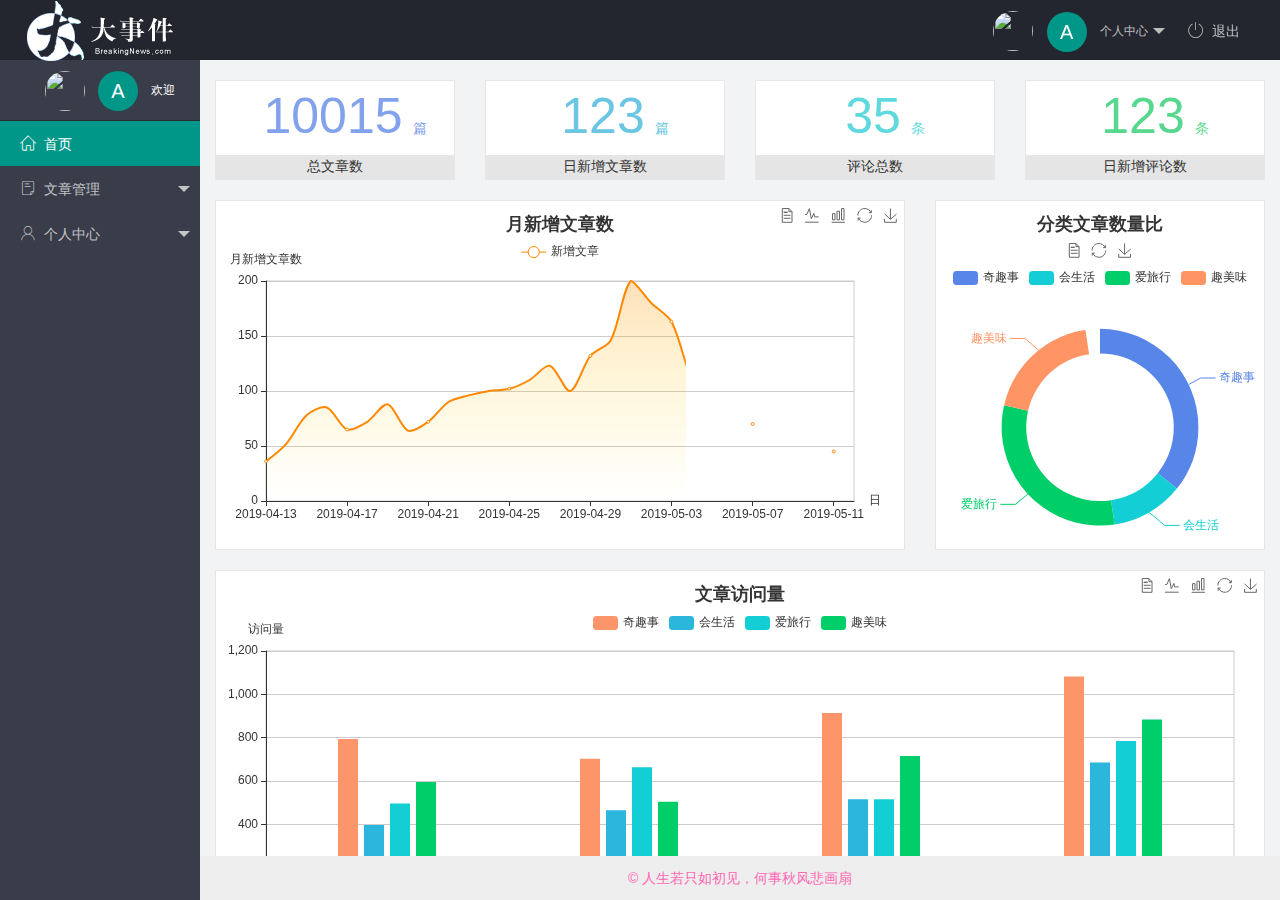
==== commit 3d4f49f5: "完成了个人中心功能的开发" ====
--- a/index.html
+++ b/index.html
@@ -27,9 +27,9 @@
                         <span class="text-avatar">A</span> 个人中心
                     </a>
                     <dl class="layui-nav-child">
-                        <dd><a href="">基本资料</a></dd>
-                        <dd><a href="">更换头像</a></dd>
-                        <dd><a href="">重置密码</a></dd>
+                        <dd><a href="/user/user_info.html" target="fm">基本资料</a></dd>
+                        <dd><a href="/user/user_avatar.html" target="fm">更换头像</a></dd>
+                        <dd><a href="/user/user_pwd.html" target="fm">重置密码</a></dd>
                     </dl>
                 </li>
                 <li class="layui-nav-item">
@@ -63,9 +63,9 @@
                     <li class="layui-nav-item">
                         <a href="javascript:;"><span class="iconfont icon-user"></span>个人中心</a>
                         <dl class="layui-nav-child">
-                            <dd><a href="javascript:;"><i class="layui-icon layui-icon-app"></i>  基本资料</a></dd>
-                            <dd><a href="javascript:;"><i class="layui-icon layui-icon-app"></i>  更换头像</a></dd>
-                            <dd><a href="javascript:;"><i class="layui-icon layui-icon-app"></i>  重置密码</a></dd>
+                            <dd><a href="/user/user_info.html" target="fm"><i class="layui-icon layui-icon-app"></i>  基本资料</a></dd>
+                            <dd><a href="/user/user_avatar.html" target="fm"><i class="layui-icon layui-icon-app"></i>  更换头像</a></dd>
+                            <dd><a href="/user/user_pwd.html" target="fm"><i class="layui-icon layui-icon-app"></i>  重置密码</a></dd>
                         </dl>
                     </li>
                 </ul>
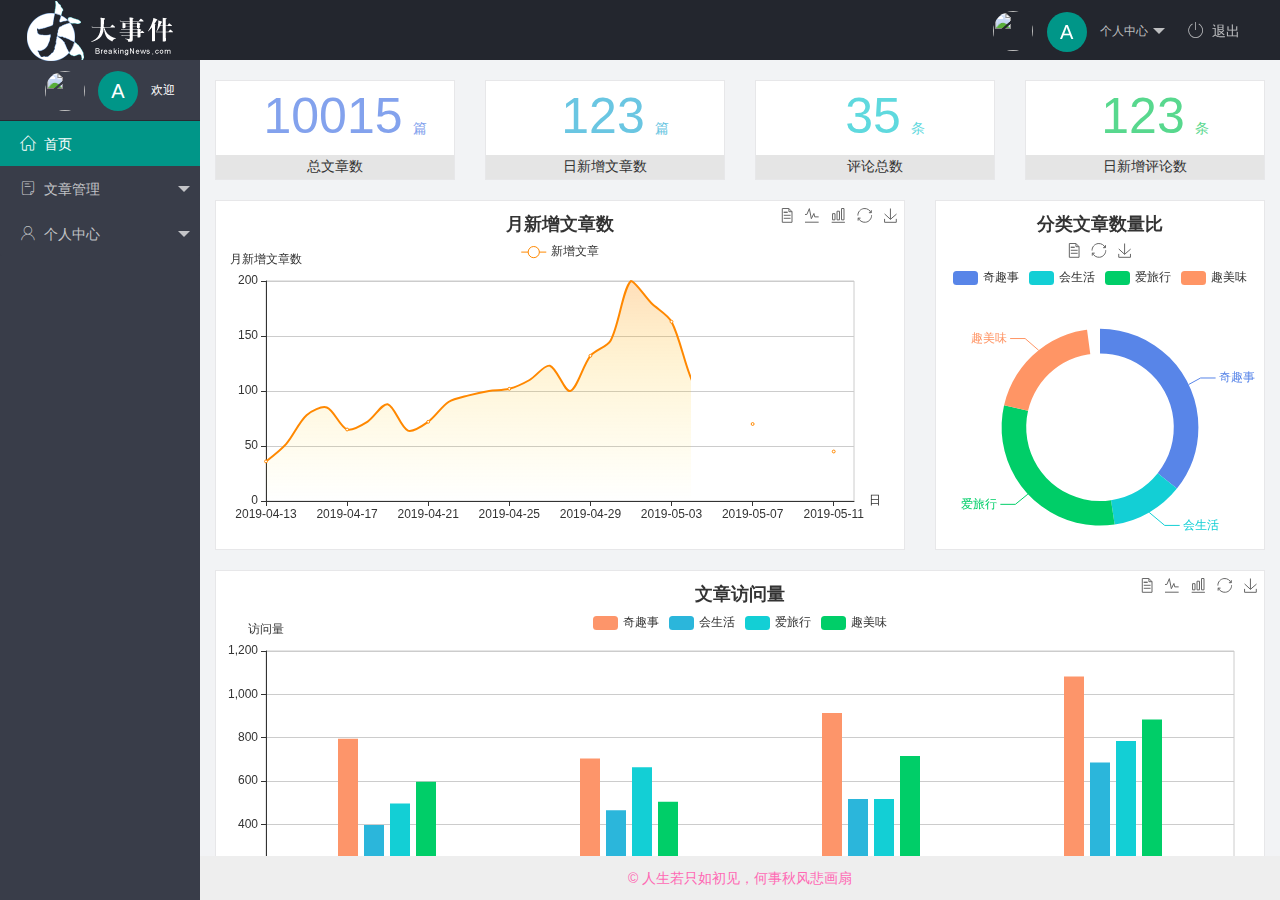
==== commit 6eaaee9a: "完成文章管理功能" ====
--- a/index.html
+++ b/index.html
@@ -45,7 +45,7 @@
                     <span class="text-avatar">A</span>
                     <span id="welcome">欢迎  </span>
                 </div>
-                <!-- 左侧导航区域（可配合layui已有的垂直导航） -->
+                <!-- 左侧导航区域（可配合layUI已有的垂直导航） -->
                 <ul class="layui-nav layui-nav-tree" lay-filter="test" lay-shrink="all">
                     <li class="layui-nav-item layui-this">
                         <a href="/home/dashboard.html" target="fm">
@@ -55,9 +55,9 @@
                     <li class="layui-nav-item">
                         <a href="javascript:;"><span class="iconfont icon-16"></span>文章管理</a>
                         <dl class="layui-nav-child">
-                            <dd><a href="javascript:;"><i class="layui-icon layui-icon-app"></i>  文章类别</a></dd>
-                            <dd><a href="javascript:;"><i class="layui-icon layui-icon-app"></i>  文章列表</a></dd>
-                            <dd><a href="javascript:;"><i class="layui-icon layui-icon-app"></i>  发布文章</a></dd>
+                            <dd><a href="/article/art_cate.html" target="fm"><i class="layui-icon layui-icon-app"></i>  文章类别</a></dd>
+                            <dd><a href="/article/art_list.html" target="fm"><i class="layui-icon layui-icon-app"></i>  文章列表</a></dd>
+                            <dd><a href="/article/art_pub.html" target="fm"><i class="layui-icon layui-icon-app"></i>  发布文章</a></dd>
                         </dl>
                     </li>
                     <li class="layui-nav-item">
